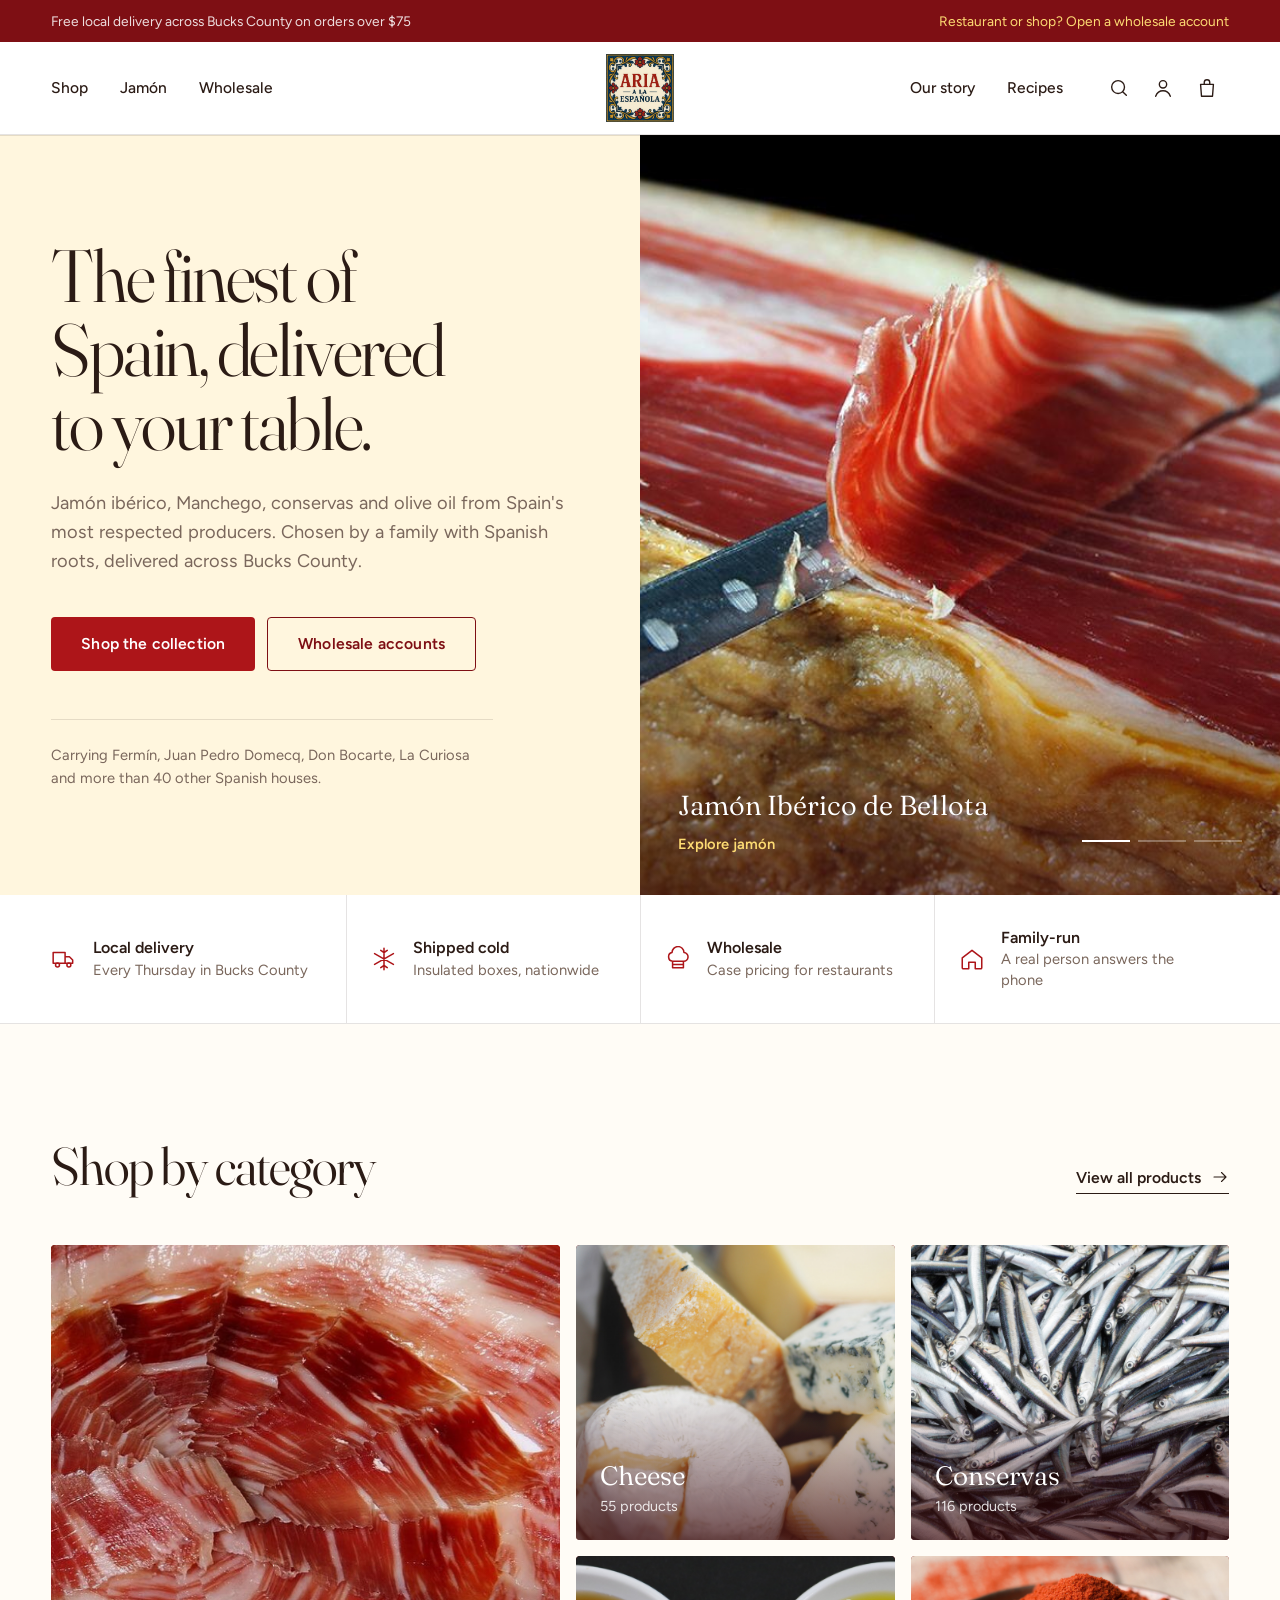
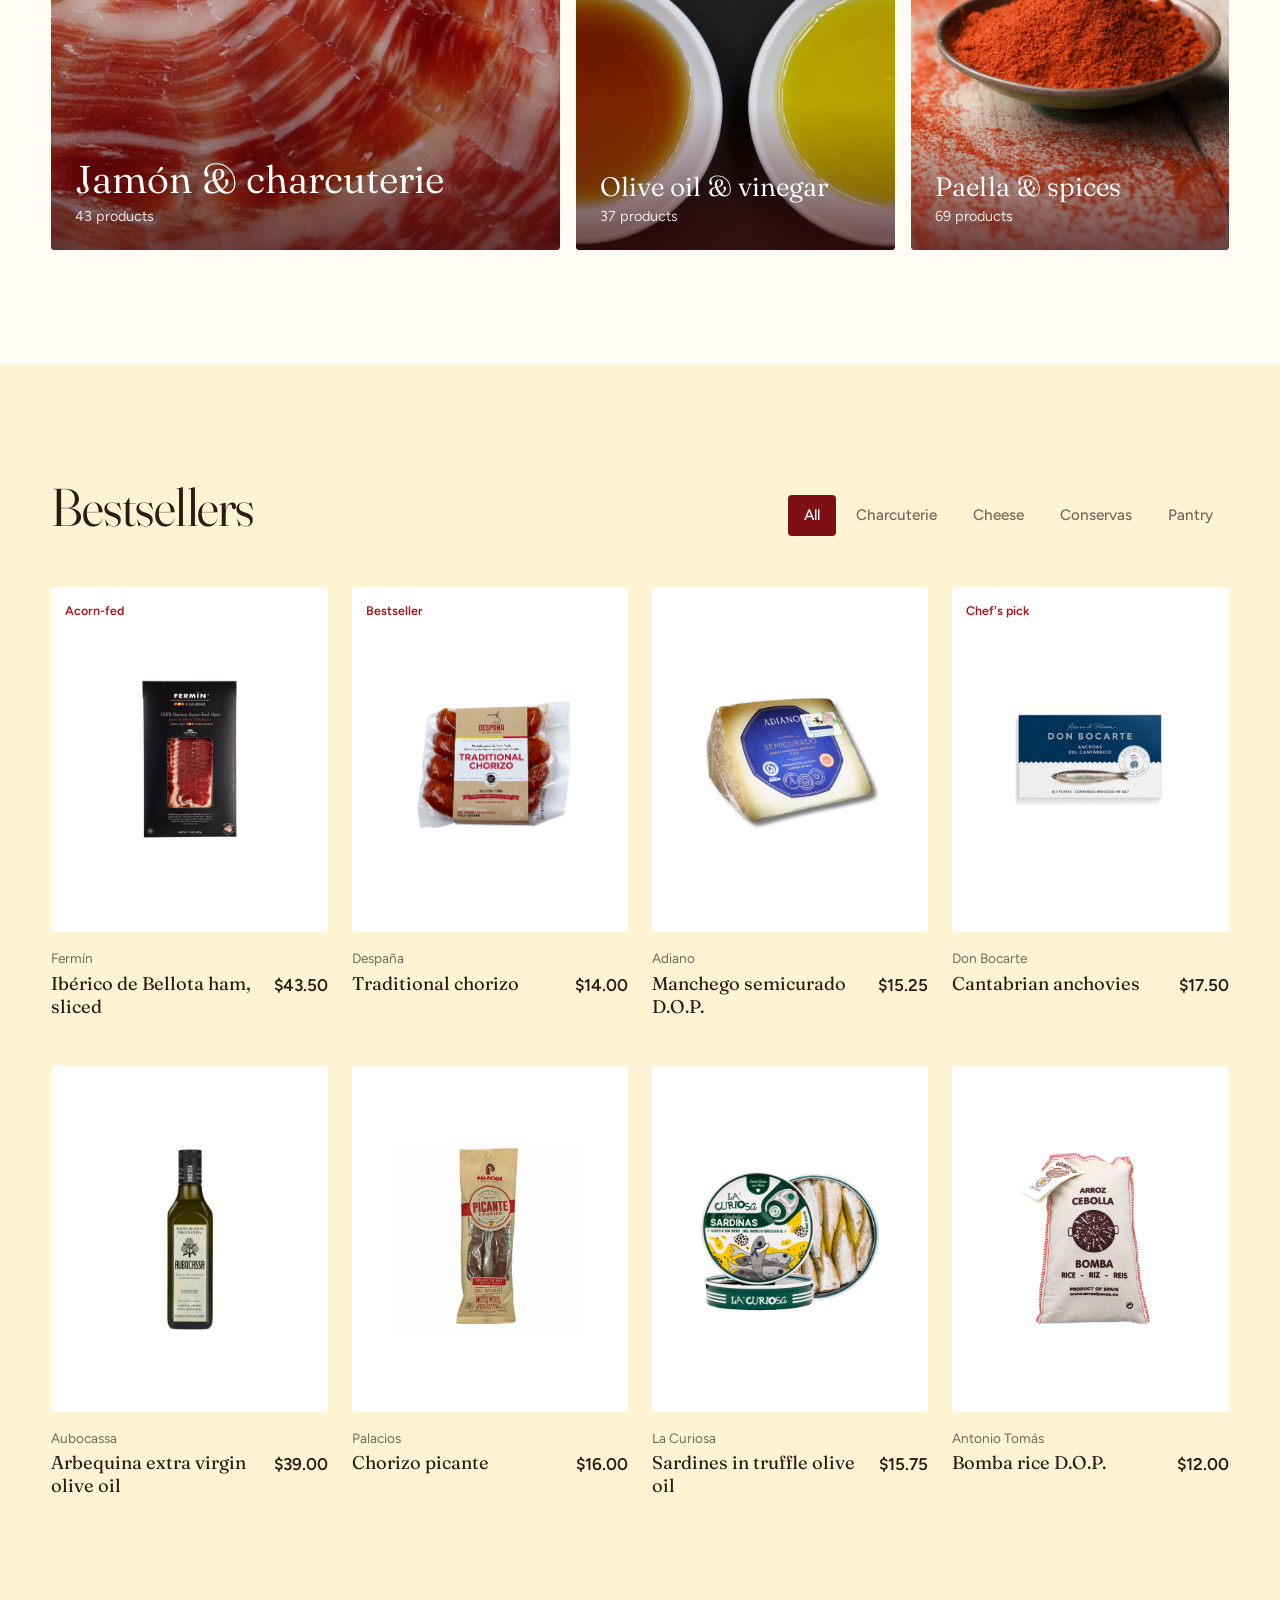
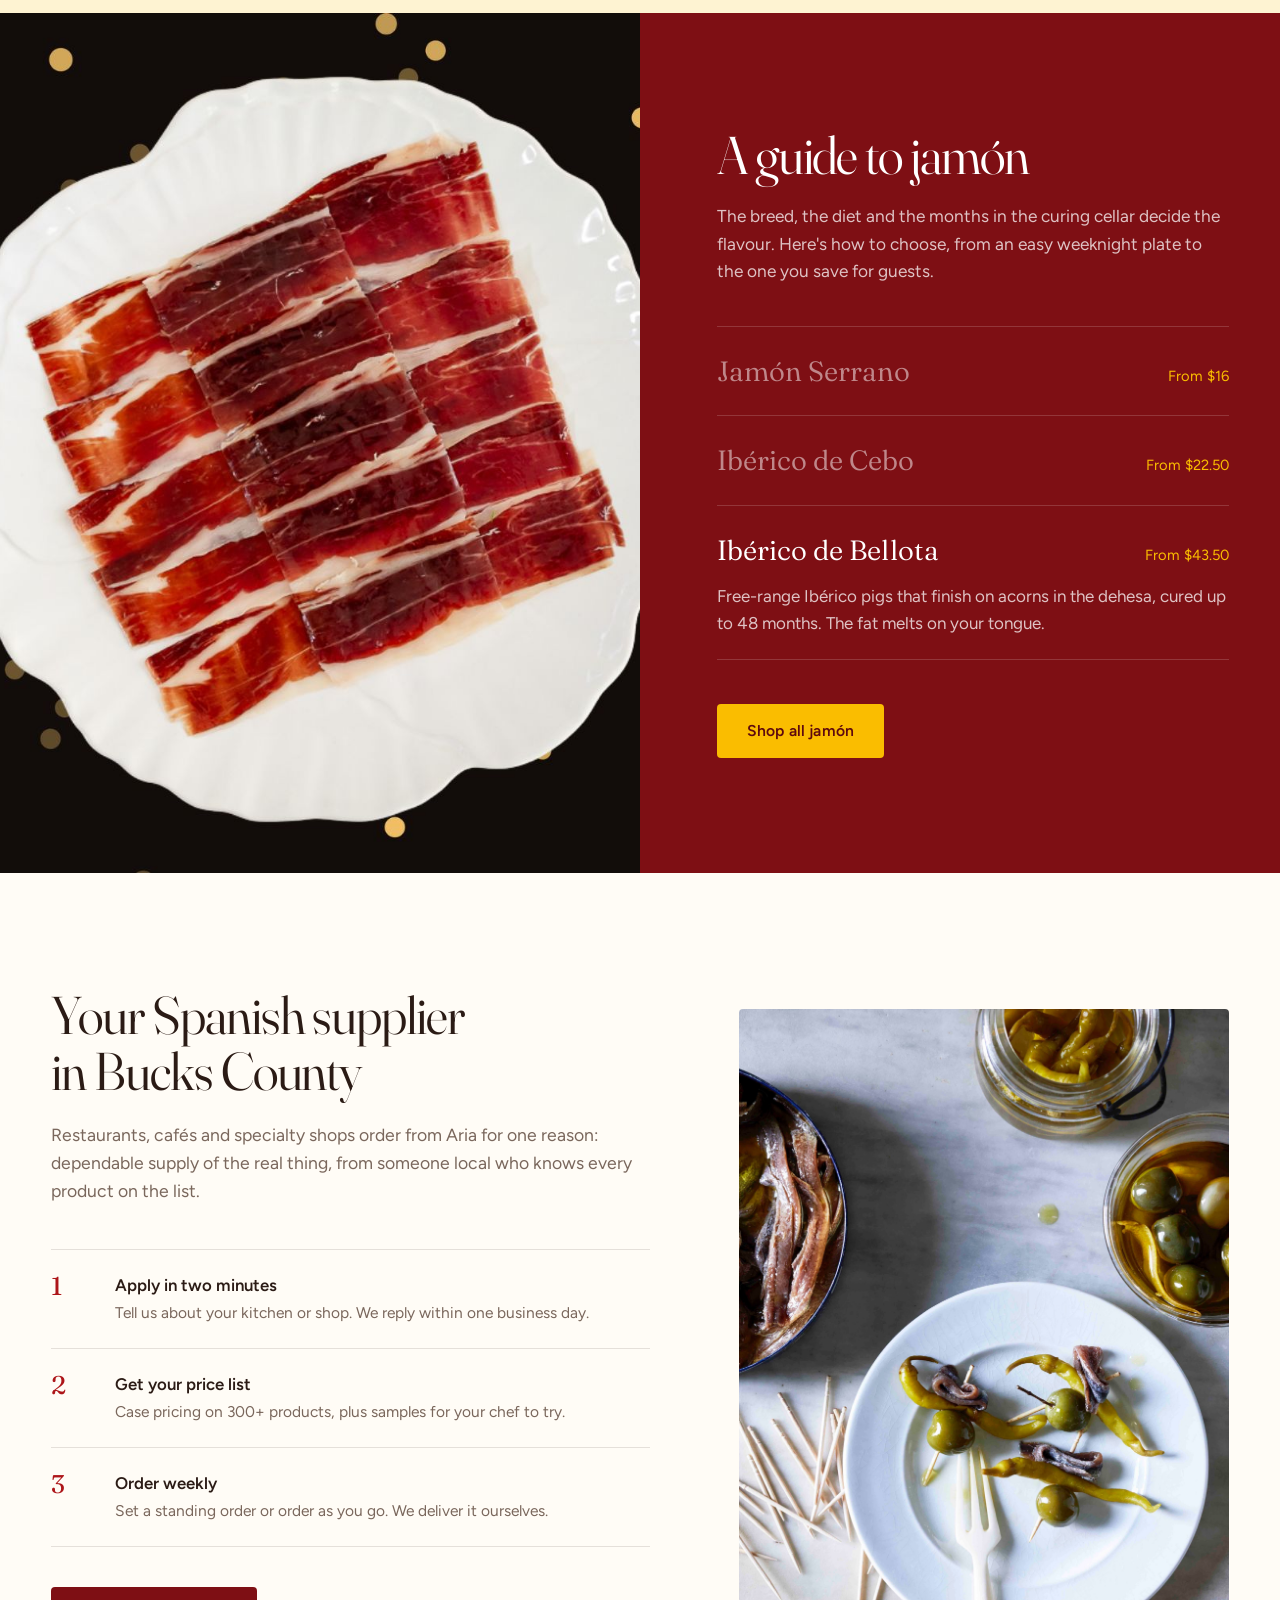
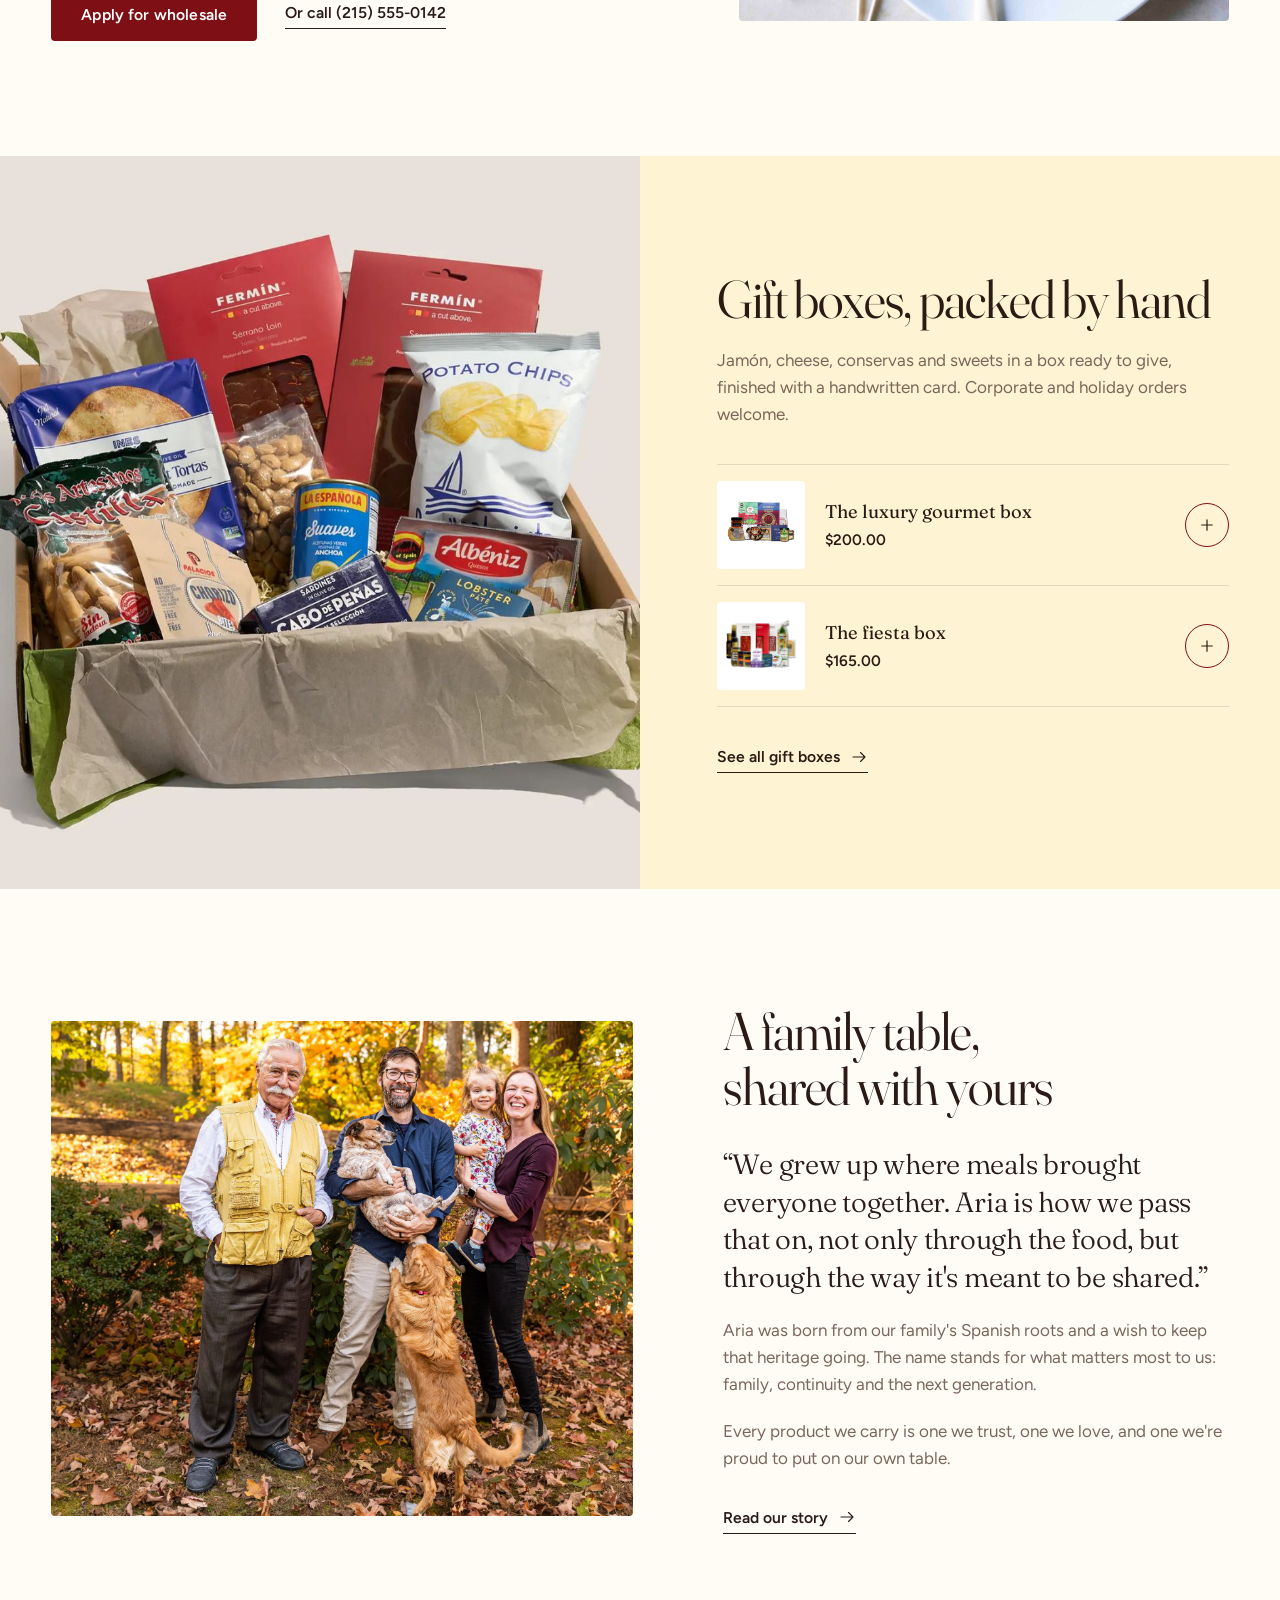
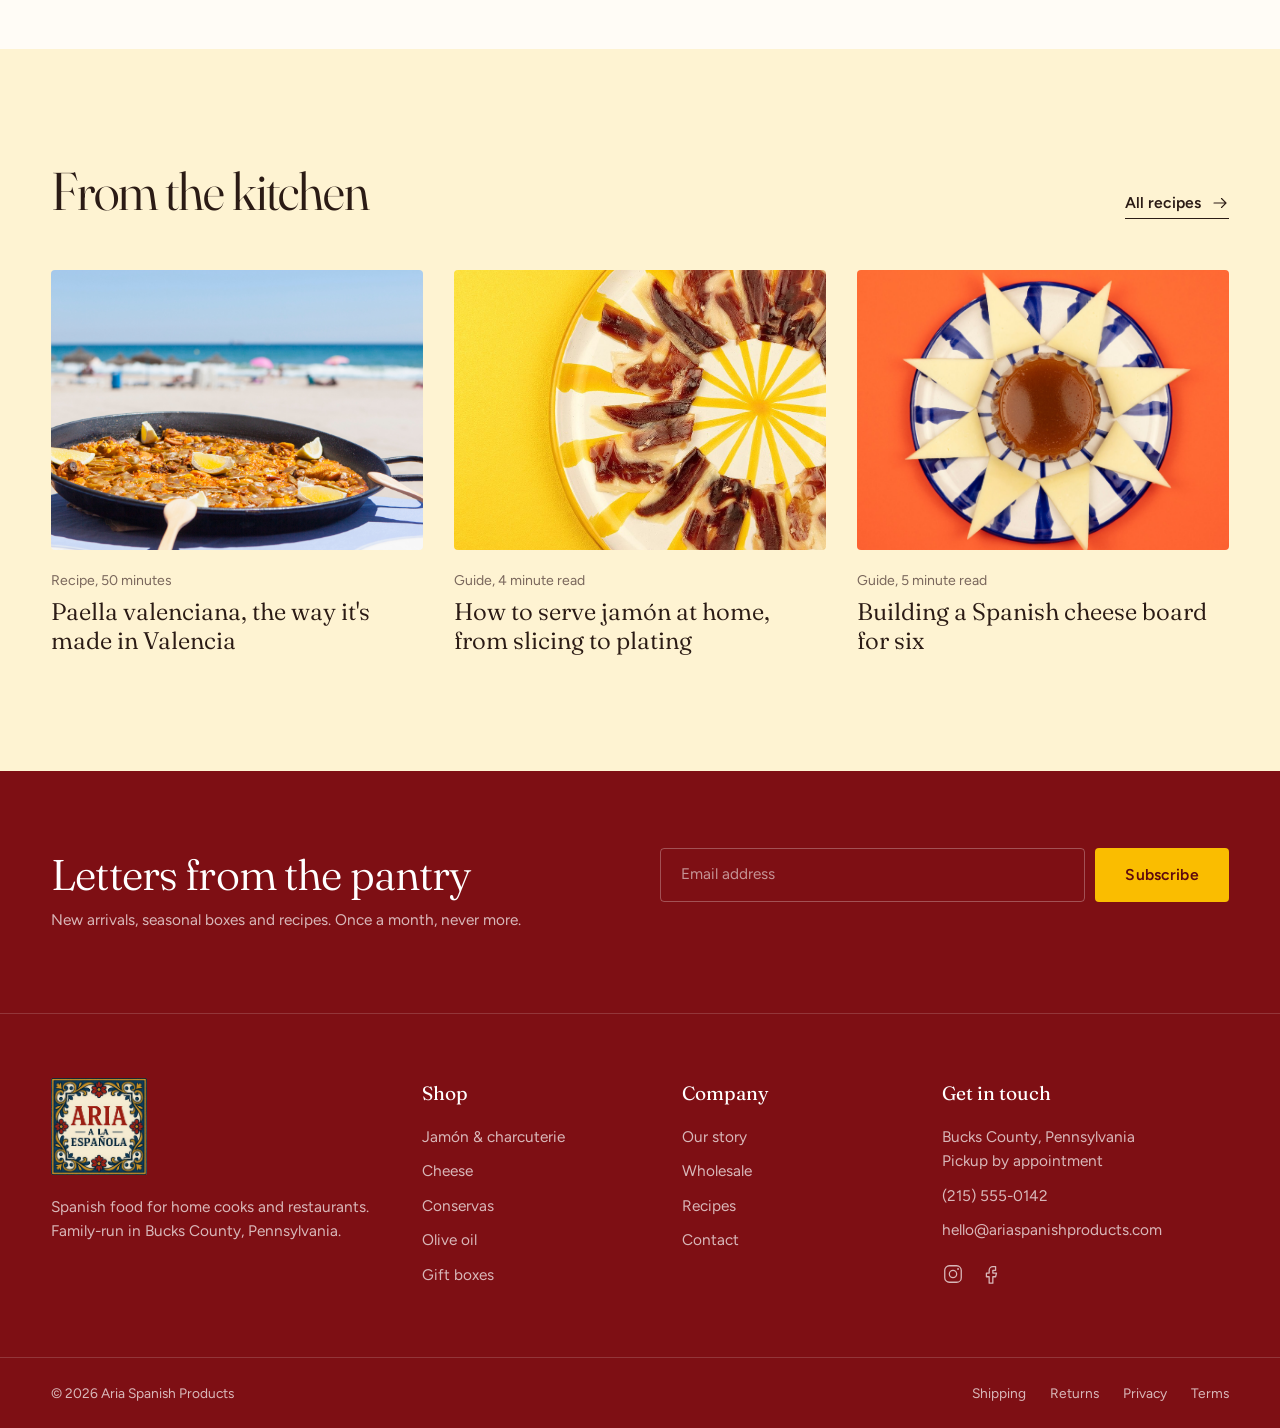
==== template-1/index.html @ c72031d0 "Add five homepage design proposals and showcase page Root index.html lists Templates 1 to 5; each te" ====
<!doctype html>
<html lang="en">
<head>
  <meta charset="utf-8">
  <meta name="viewport" content="width=device-width, initial-scale=1">
  <title>Aria Spanish Products | The finest of Spain, delivered to your table</title>
  <meta name="description" content="Jamón ibérico, chorizo, Manchego, conservas and olive oil from Spain's finest producers. Delivered across Bucks County and shipped nationwide. Wholesale for restaurants.">
  <link rel="preconnect" href="https://fonts.googleapis.com">
  <link rel="preconnect" href="https://fonts.gstatic.com" crossorigin>
  <link href="https://fonts.googleapis.com/css2?family=Fraunces:opsz,wght@9..144,300..600&family=Figtree:wght@400;500;600;700&display=swap" rel="stylesheet">
  <link rel="stylesheet" href="css/style.css">
  <script>document.documentElement.classList.add("js")</script>
</head>
<body>

<svg width="0" height="0" style="position:absolute" aria-hidden="true">
  <symbol id="i-search" viewBox="0 0 24 24"><circle cx="11" cy="11" r="7" fill="none" stroke="currentColor" stroke-width="1.5"/><path d="M20 20l-4-4" stroke="currentColor" stroke-width="1.5" stroke-linecap="round"/></symbol>
  <symbol id="i-user" viewBox="0 0 24 24"><circle cx="12" cy="8" r="4" fill="none" stroke="currentColor" stroke-width="1.5"/><path d="M4 21c1.5-4 4.5-6 8-6s6.5 2 8 6" fill="none" stroke="currentColor" stroke-width="1.5" stroke-linecap="round"/></symbol>
  <symbol id="i-bag" viewBox="0 0 24 24"><path d="M5 8h14l-1 13H6L5 8z" fill="none" stroke="currentColor" stroke-width="1.5" stroke-linejoin="round"/><path d="M9 8V6a3 3 0 016 0v2" fill="none" stroke="currentColor" stroke-width="1.5"/></symbol>
  <symbol id="i-menu" viewBox="0 0 24 24"><path d="M3 8h18M3 16h18" stroke="currentColor" stroke-width="1.5" stroke-linecap="round"/></symbol>
  <symbol id="i-close" viewBox="0 0 24 24"><path d="M6 6l12 12M18 6L6 18" stroke="currentColor" stroke-width="1.5" stroke-linecap="round"/></symbol>
  <symbol id="i-plus" viewBox="0 0 24 24"><path d="M12 5v14M5 12h14" stroke="currentColor" stroke-width="1.6" stroke-linecap="round"/></symbol>
  <symbol id="i-minus" viewBox="0 0 24 24"><path d="M5 12h14" stroke="currentColor" stroke-width="1.6" stroke-linecap="round"/></symbol>
  <symbol id="i-arrow" viewBox="0 0 24 24"><path d="M4 12h16M14 6l6 6-6 6" fill="none" stroke="currentColor" stroke-width="1.5" stroke-linecap="round" stroke-linejoin="round"/></symbol>
  <symbol id="i-left" viewBox="0 0 24 24"><path d="M15 5l-7 7 7 7" fill="none" stroke="currentColor" stroke-width="1.5" stroke-linecap="round" stroke-linejoin="round"/></symbol>
  <symbol id="i-right" viewBox="0 0 24 24"><path d="M9 5l7 7-7 7" fill="none" stroke="currentColor" stroke-width="1.5" stroke-linecap="round" stroke-linejoin="round"/></symbol>
  <symbol id="i-truck" viewBox="0 0 24 24"><path d="M2 6h11v10H2zM13 10h4l3 3v3h-7" fill="none" stroke="currentColor" stroke-width="1.4" stroke-linejoin="round"/><circle cx="6" cy="17.5" r="1.8" fill="none" stroke="currentColor" stroke-width="1.4"/><circle cx="16.5" cy="17.5" r="1.8" fill="none" stroke="currentColor" stroke-width="1.4"/></symbol>
  <symbol id="i-snow" viewBox="0 0 24 24"><path d="M12 2v20M3.3 7l17.4 10M3.3 17L20.7 7M9 4l3 2 3-2M9 20l3-2 3 2" fill="none" stroke="currentColor" stroke-width="1.4" stroke-linecap="round" stroke-linejoin="round"/></symbol>
  <symbol id="i-chef" viewBox="0 0 24 24"><path d="M7 14v6h10v-6M7 14a4 4 0 01-.5-7.9A5 5 0 0117.5 6 4 4 0 0117 14H7zM7 17h10" fill="none" stroke="currentColor" stroke-width="1.4" stroke-linejoin="round"/></symbol>
  <symbol id="i-home" viewBox="0 0 24 24"><path d="M3 11l9-7 9 7v9a1 1 0 01-1 1h-5v-6H9v6H4a1 1 0 01-1-1z" fill="none" stroke="currentColor" stroke-width="1.4" stroke-linejoin="round"/></symbol>
  <symbol id="i-check" viewBox="0 0 24 24"><path d="M5 12.5l4.5 4.5L19 7.5" fill="none" stroke="currentColor" stroke-width="1.7" stroke-linecap="round" stroke-linejoin="round"/></symbol>
  <symbol id="i-pin" viewBox="0 0 24 24"><path d="M12 21s7-6.2 7-11.5A7 7 0 005 9.5C5 14.8 12 21 12 21z" fill="none" stroke="currentColor" stroke-width="1.4"/><circle cx="12" cy="9.5" r="2.5" fill="none" stroke="currentColor" stroke-width="1.4"/></symbol>
  <symbol id="i-ig" viewBox="0 0 24 24"><rect x="3" y="3" width="18" height="18" rx="5" fill="none" stroke="currentColor" stroke-width="1.4"/><circle cx="12" cy="12" r="4" fill="none" stroke="currentColor" stroke-width="1.4"/><circle cx="17.5" cy="6.5" r="1" fill="currentColor"/></symbol>
  <symbol id="i-fb" viewBox="0 0 24 24"><path d="M14 8h3V4h-3a4 4 0 00-4 4v3H7v4h3v7h4v-7h3l1-4h-4V8z" fill="none" stroke="currentColor" stroke-width="1.4" stroke-linejoin="round"/></symbol>
</svg>

<a class="skip" href="#main">Skip to content</a>

<div class="announce">
  <div class="wrap announce__in">
    <p>Free local delivery across Bucks County on orders over $75</p>
    <a href="#wholesale">Restaurant or shop? Open a wholesale account</a>
  </div>
</div>

<header class="header" id="header">
  <div class="wrap header__in">
    <button class="icon-btn header__burger" aria-label="Open menu" aria-controls="drawer-nav"><svg><use href="#i-menu"/></svg></button>

    <nav class="nav nav--left" aria-label="Shop">
      <div class="nav__item nav__item--mega">
        <a href="shop.html" class="nav__link">Shop</a>
        <div class="mega">
          <div class="wrap mega__in">
            <div class="mega__group">
              <p class="mega__title">Categories</p>
              <a href="shop.html">Jamón &amp; charcuterie</a>
              <a href="shop.html">Cheese</a>
              <a href="shop.html">Conservas &amp; seafood</a>
              <a href="shop.html">Olive oil &amp; vinegar</a>
              <a href="shop.html">Paella &amp; rice</a>
              <a href="shop.html">Pantry &amp; olives</a>
              <a href="shop.html">Sweets &amp; turrón</a>
            </div>
            <div class="mega__group">
              <p class="mega__title">Collections</p>
              <a href="shop.html">Bestsellers</a>
              <a href="shop.html">New arrivals</a>
              <a href="shop.html">Gift boxes</a>
              <a href="shop.html">Tapas night</a>
              <a href="shop.html">Paella essentials</a>
              <a href="shop.html" class="mega__all">Shop everything</a>
            </div>
            <a href="shop.html" class="mega__feature">
              <img src="../assets/images/lifestyle/world-paella-day.png" alt="Paella cooked over an open fire on the beach">
              <span><strong>Paella essentials</strong>Bomba rice, saffron and wood-fired broth</span>
            </a>
            <a href="shop.html" class="mega__feature">
              <img src="../assets/images/lifestyle/tinned-specialties.jpg" alt="Open tin of mussels on illustrated wrapping">
              <span><strong>Conservas</strong>The tins Spain saves for special occasions</span>
            </a>
          </div>
        </div>
      </div>
      <a href="#jamon" class="nav__link">Jamón</a>
      <a href="#wholesale" class="nav__link">Wholesale</a>
    </nav>

    <a href="index.html" class="logo" aria-label="Aria a la Española, home">
      <img src="../assets/images/brand/logo-tile.png" alt="Aria a la Española" width="422" height="425">
    </a>

    <div class="header__right">
      <nav class="nav" aria-label="Company">
        <a href="#story" class="nav__link">Our story</a>
        <a href="#journal" class="nav__link">Recipes</a>
      </nav>
      <div class="header__actions">
        <button class="icon-btn" aria-label="Search"><svg><use href="#i-search"/></svg></button>
        <a class="icon-btn hide-md" href="#" aria-label="Account"><svg><use href="#i-user"/></svg></a>
        <button class="icon-btn cart-btn" aria-label="Open basket" data-cart-open>
          <svg><use href="#i-bag"/></svg><span class="cart-btn__count" data-cart-count data-empty>0</span>
        </button>
      </div>
    </div>
  </div>
</header>

<div class="drawer drawer--left" id="drawer-nav" aria-hidden="true">
  <div class="drawer__panel">
    <div class="drawer__head">
      <img class="drawer__logo" src="../assets/images/brand/logo-tile.png" alt="Aria a la Española">
      <button class="icon-btn" data-drawer-close aria-label="Close menu"><svg><use href="#i-close"/></svg></button>
    </div>
    <nav class="mnav" aria-label="Mobile">
      <a href="shop.html">Shop all</a>
      <a href="#jamon">Jamón</a>
      <a href="#wholesale">Wholesale</a>
      <a href="#story">Our story</a>
      <a href="#journal">Recipes</a>
      <a href="contact.html">Contact</a>
    </nav>
    <p class="mnav__foot">Local delivery every Thursday across Bucks County.</p>
  </div>
</div>

<main id="main">

  <!-- HERO -->
  <section class="hero" aria-labelledby="hero-title">
    <div class="hero__copy">
      <div class="hero__copy-in">
        <h1 id="hero-title" class="hero__title">The finest of Spain, delivered to your table.</h1>
        <p class="hero__lede">Jamón ibérico, Manchego, conservas and olive oil from Spain's most respected producers. Chosen by a family with Spanish roots, delivered across Bucks County.</p>
        <div class="hero__ctas">
          <a href="shop.html" class="btn btn--red">Shop the collection</a>
          <a href="#wholesale" class="btn btn--line">Wholesale accounts</a>
        </div>
        <p class="hero__note">Carrying Fermín, Juan Pedro Domecq, Don Bocarte, La Curiosa and more than 40 other Spanish houses.</p>
      </div>
    </div>

    <div class="hero__media" data-slider>
      <figure class="hero__slide hero__slide--crop is-active">
        <img src="../assets/images/lifestyle/iberico-hams.jpg" alt="Jamón ibérico being carved by hand">
        <figcaption><span>Jamón Ibérico de Bellota</span><a href="#jamon">Explore jamón</a></figcaption>
      </figure>
      <figure class="hero__slide">
        <img src="../assets/images/lifestyle/rice-pastas-paellas.png" alt="A paella pan held up over a field in Valencia" loading="lazy">
        <figcaption><span>Paella from Valencia</span><a href="shop.html">Shop paella essentials</a></figcaption>
      </figure>
      <figure class="hero__slide">
        <img src="../assets/images/lifestyle/gilda-ingredients.jpg" alt="Gildas with anchovies, olives and guindilla peppers" loading="lazy">
        <figcaption><span>Conservas from the Cantabrian coast</span><a href="shop.html">Shop conservas</a></figcaption>
      </figure>
      <div class="hero__bars" role="tablist" aria-label="Hero slides">
        <button role="tab" aria-label="Slide 1" aria-selected="true"><span></span></button>
        <button role="tab" aria-label="Slide 2" aria-selected="false"><span></span></button>
        <button role="tab" aria-label="Slide 3" aria-selected="false"><span></span></button>
      </div>
    </div>
  </section>

  <!-- SERVICE BAR -->
  <section class="service" aria-label="How we serve you">
    <ul class="wrap service__in">
      <li><svg><use href="#i-truck"/></svg><span><strong>Local delivery</strong>Every Thursday in Bucks County</span></li>
      <li><svg><use href="#i-snow"/></svg><span><strong>Shipped cold</strong>Insulated boxes, nationwide</span></li>
      <li><svg><use href="#i-chef"/></svg><span><strong>Wholesale</strong>Case pricing for restaurants</span></li>
      <li><svg><use href="#i-home"/></svg><span><strong>Family-run</strong>A real person answers the phone</span></li>
    </ul>
  </section>

  <!-- CATEGORIES -->
  <section class="section" aria-labelledby="cats-title">
    <div class="wrap">
      <div class="sec-head">
        <h2 id="cats-title" class="h2">Shop by category</h2>
        <a href="shop.html" class="link">View all products <svg><use href="#i-arrow"/></svg></a>
      </div>
      <div class="bento">
        <a href="shop.html" class="tile tile--lg">
          <img src="../assets/images/lifestyle/meats.png" alt="" loading="lazy">
          <span class="tile__label"><span class="tile__name">Jamón &amp; charcuterie</span><span class="tile__count">43 products</span></span>
          <span class="tile__go"><svg><use href="#i-arrow"/></svg></span>
        </a>
        <a href="shop.html" class="tile">
          <img src="../assets/images/lifestyle/a7-cheese.png" alt="" loading="lazy">
          <span class="tile__label"><span class="tile__name">Cheese</span><span class="tile__count">55 products</span></span>
          <span class="tile__go"><svg><use href="#i-arrow"/></svg></span>
        </a>
        <a href="shop.html" class="tile">
          <img src="../assets/images/lifestyle/seafood.png" alt="" loading="lazy">
          <span class="tile__label"><span class="tile__name">Conservas</span><span class="tile__count">116 products</span></span>
          <span class="tile__go"><svg><use href="#i-arrow"/></svg></span>
        </a>
        <a href="shop.html" class="tile">
          <img src="../assets/images/lifestyle/a-olive-oils-vinegar.png" alt="" loading="lazy">
          <span class="tile__label"><span class="tile__name">Olive oil &amp; vinegar</span><span class="tile__count">37 products</span></span>
          <span class="tile__go"><svg><use href="#i-arrow"/></svg></span>
        </a>
        <a href="shop.html" class="tile">
          <img src="../assets/images/lifestyle/spices-seasonings-dry-peppers.png" alt="" loading="lazy">
          <span class="tile__label"><span class="tile__name">Paella &amp; spices</span><span class="tile__count">69 products</span></span>
          <span class="tile__go"><svg><use href="#i-arrow"/></svg></span>
        </a>
      </div>
    </div>
  </section>

  <!-- BESTSELLERS -->
  <section class="section section--tint" aria-labelledby="best-title">
    <div class="wrap">
      <div class="sec-head">
        <h2 id="best-title" class="h2">Bestsellers</h2>
        <div class="tabs" role="tablist" aria-label="Filter bestsellers">
          <button role="tab" aria-selected="true" data-filter="all">All</button>
          <button role="tab" aria-selected="false" data-filter="charcuterie">Charcuterie</button>
          <button role="tab" aria-selected="false" data-filter="cheese">Cheese</button>
          <button role="tab" aria-selected="false" data-filter="seafood">Conservas</button>
          <button role="tab" aria-selected="false" data-filter="pantry">Pantry</button>
        </div>
      </div>
      <ul class="products" id="product-grid" aria-live="polite"></ul>
    </div>
  </section>

  <!-- JAMÓN GUIDE -->
  <section class="jamon" id="jamon" aria-labelledby="jamon-title">
    <figure class="jamon__media">
      <img id="grade-img" src="../assets/images/lifestyle/gifts-for-the-entertainer.jpg" alt="A plate of hand-carved jamón ibérico de bellota" loading="lazy">
    </figure>
    <div class="jamon__copy">
      <h2 id="jamon-title" class="h2">A guide to jamón</h2>
      <p class="jamon__lede">The breed, the diet and the months in the curing cellar decide the flavour. Here's how to choose, from an easy weeknight plate to the one you save for guests.</p>
      <div class="grades" role="tablist" aria-label="Grades of jamón">
        <button class="grade" role="tab" aria-selected="false" data-grade="serrano">
          <span class="grade__name">Jamón Serrano</span>
          <span class="grade__price">From $16</span>
          <span class="grade__desc">White-breed pigs, salt-cured in mountain air for 12 to 24 months. Clean, savoury and right for every day.</span>
        </button>
        <button class="grade" role="tab" aria-selected="false" data-grade="cebo">
          <span class="grade__name">Ibérico de Cebo</span>
          <span class="grade__price">From $22.50</span>
          <span class="grade__desc">Black Ibérico pigs raised on grain and cured for at least 24 months. Deeper marbling and a nutty finish.</span>
        </button>
        <button class="grade" role="tab" aria-selected="true" data-grade="bellota">
          <span class="grade__name">Ibérico de Bellota</span>
          <span class="grade__price">From $43.50</span>
          <span class="grade__desc">Free-range Ibérico pigs that finish on acorns in the dehesa, cured up to 48 months. The fat melts on your tongue.</span>
        </button>
      </div>
      <a href="shop.html" class="btn btn--gold">Shop all jamón</a>
    </div>
  </section>

  <!-- WHOLESALE -->
  <section class="section wholesale" id="wholesale" aria-labelledby="ws-title">
    <div class="wrap wholesale__in">
      <div class="wholesale__copy">
        <h2 id="ws-title" class="h2">Your Spanish supplier in Bucks County</h2>
        <p class="wholesale__lede">Restaurants, cafés and specialty shops order from Aria for one reason: dependable supply of the real thing, from someone local who knows every product on the list.</p>
        <ol class="steps">
          <li><span class="steps__n">1</span><div><strong>Apply in two minutes</strong><p>Tell us about your kitchen or shop. We reply within one business day.</p></div></li>
          <li><span class="steps__n">2</span><div><strong>Get your price list</strong><p>Case pricing on 300+ products, plus samples for your chef to try.</p></div></li>
          <li><span class="steps__n">3</span><div><strong>Order weekly</strong><p>Set a standing order or order as you go. We deliver it ourselves.</p></div></li>
        </ol>
        <div class="wholesale__ctas">
          <a href="wholesale.html" class="btn btn--navy">Apply for wholesale</a>
          <a href="tel:+12155550142" class="link">Or call (215) 555-0142</a>
        </div>
      </div>
      <figure class="wholesale__media">
        <img src="../assets/images/lifestyle/gilda-ingredients.jpg" alt="Gildas plated on a marble counter with anchovies and olives" loading="lazy">
      </figure>
    </div>
  </section>

  <!-- GIFTS -->
  <section class="gifts" aria-labelledby="gifts-title">
    <figure class="gifts__media"><img src="../assets/images/lifestyle/gift-cards-baskets.jpg" alt="An open gift box full of Spanish groceries" loading="lazy"></figure>
    <div class="gifts__copy">
      <h2 id="gifts-title" class="h2">Gift boxes, packed by hand</h2>
      <p>Jamón, cheese, conservas and sweets in a box ready to give, finished with a handwritten card. Corporate and holiday orders welcome.</p>
      <ul class="gifts__list" id="gift-grid"></ul>
      <a href="shop.html" class="link">See all gift boxes <svg><use href="#i-arrow"/></svg></a>
    </div>
  </section>

  <!-- STORY -->
  <section class="section story" id="story" aria-labelledby="story-title">
    <div class="wrap story__in">
      <figure class="story__media">
        <img src="../assets/images/brand/family.jpg" alt="Three generations of the Aria family with their dogs, outdoors in autumn" loading="lazy">
      </figure>
      <div class="story__copy">
        <h2 id="story-title" class="h2">A family table, shared with yours</h2>
        <blockquote class="story__quote">“We grew up where meals brought everyone together. Aria is how we pass that on, not only through the food, but through the way it's meant to be shared.”</blockquote>
        <p>Aria was born from our family's Spanish roots and a wish to keep that heritage going. The name stands for what matters most to us: family, continuity and the next generation.</p>
        <p>Every product we carry is one we trust, one we love, and one we're proud to put on our own table.</p>
        <a href="about.html" class="link">Read our story <svg><use href="#i-arrow"/></svg></a>
      </div>
    </div>
  </section>

  <!-- JOURNAL -->
  <section class="section section--tint" id="journal" aria-labelledby="journal-title">
    <div class="wrap">
      <div class="sec-head">
        <h2 id="journal-title" class="h2">From the kitchen</h2>
        <a href="#" class="link">All recipes <svg><use href="#i-arrow"/></svg></a>
      </div>
      <ul class="posts">
        <li><a href="#" class="post">
          <span class="post__img"><img src="../assets/images/lifestyle/world-paella-day.png" alt="" loading="lazy"></span>
          <span class="post__meta">Recipe, 50 minutes</span>
          <span class="post__title">Paella valenciana, the way it's made in Valencia</span></a></li>
        <li><a href="#" class="post">
          <span class="post__img"><img src="../assets/images/lifestyle/jamon-bellota.jpg" alt="" loading="lazy"></span>
          <span class="post__meta">Guide, 4 minute read</span>
          <span class="post__title">How to serve jamón at home, from slicing to plating</span></a></li>
        <li><a href="#" class="post">
          <span class="post__img"><img src="../assets/images/lifestyle/discover-the-flavors-of-andalucia.jpg" alt="" loading="lazy"></span>
          <span class="post__meta">Guide, 5 minute read</span>
          <span class="post__title">Building a Spanish cheese board for six</span></a></li>
      </ul>
    </div>
  </section>
</main>

<footer class="footer">
  <div class="wrap footer__news">
    <div>
      <h2 class="footer__title">Letters from the pantry</h2>
      <p>New arrivals, seasonal boxes and recipes. Once a month, never more.</p>
    </div>
    <form class="news" data-news>
      <label for="news-email" class="sr-only">Email address</label>
      <input id="news-email" type="email" placeholder="Email address" required>
      <button class="btn btn--gold" type="submit">Subscribe</button>
      <p class="news__msg" role="status"></p>
    </form>
  </div>
  <div class="wrap footer__top">
    <div class="footer__brand">
      <img src="../assets/images/brand/logo-tile.png" alt="Aria a la Española" width="96" height="97">
      <p>Spanish food for home cooks and restaurants. Family-run in Bucks County, Pennsylvania.</p>
    </div>
    <div class="footer__col">
      <h3>Shop</h3>
      <a href="shop.html">Jamón &amp; charcuterie</a><a href="shop.html">Cheese</a><a href="shop.html">Conservas</a><a href="shop.html">Olive oil</a><a href="shop.html">Gift boxes</a>
    </div>
    <div class="footer__col">
      <h3>Company</h3>
      <a href="about.html">Our story</a><a href="wholesale.html">Wholesale</a><a href="#journal">Recipes</a><a href="contact.html">Contact</a>
    </div>
    <div class="footer__col">
      <h3>Get in touch</h3>
      <p>Bucks County, Pennsylvania<br>Pickup by appointment</p>
      <a href="tel:+12155550142">(215) 555-0142</a>
      <a href="mailto:hello@ariaspanishproducts.com">hello@ariaspanishproducts.com</a>
      <div class="footer__social">
        <a href="#" aria-label="Instagram"><svg><use href="#i-ig"/></svg></a>
        <a href="#" aria-label="Facebook"><svg><use href="#i-fb"/></svg></a>
      </div>
    </div>
  </div>
  <div class="wrap footer__bottom">
    <p>© 2026 Aria Spanish Products</p>
    <p class="footer__legal"><a href="#">Shipping</a><a href="#">Returns</a><a href="#">Privacy</a><a href="#">Terms</a></p>
  </div>
</footer>

<div class="drawer drawer--right" id="cart" aria-hidden="true">
  <div class="drawer__panel" role="dialog" aria-modal="true" aria-labelledby="cart-title">
    <div class="drawer__head">
      <h2 id="cart-title" class="drawer__title">Your basket</h2>
      <button class="icon-btn" data-drawer-close aria-label="Close basket"><svg><use href="#i-close"/></svg></button>
    </div>
    <div class="cart__progress">
      <p data-cart-progress-text>Add $75.00 more for free local delivery</p>
      <span class="cart__bar"><span data-cart-bar></span></span>
    </div>
    <ul class="cart__items" data-cart-items></ul>
    <div class="cart__empty" data-cart-empty>
      <p>Your basket is empty.</p>
      <a href="shop.html" class="btn btn--red">Start shopping</a>
    </div>
    <div class="cart__foot" data-cart-foot>
      <div class="cart__total"><span>Subtotal</span><strong data-cart-total>$0.00</strong></div>
      <p class="cart__note">Taxes and delivery calculated at checkout.</p>
      <button class="btn btn--red btn--block">Checkout</button>
    </div>
  </div>
</div>

<script src="js/main.js"></script>
</body>
</html>
---- template-1/css/style.css ----
/* ==========================================================================
   Aria Spanish Products — Template 1
   Spanish flag palette: rojo, gualda, deep red, pale gold.
   ========================================================================== */

:root {
  /* Spanish flag palette (shared with Template 3). Variable names kept for the same roles. */
  --navy: #7E0F14;        /* deep flag red: dark surfaces */
  --navy-deep: #5E0A0E;
  --red: #AD1519;         /* official flag red, Royal Decree 441/1981 */
  --red-deep: #8C1014;
  --gold: #FABD00;        /* official amarillo gualda */
  --gold-soft: #FDDB73;
  --parchment: #FEF3D2;   /* pale gualda sections */
  --cream: #FFFCF6;
  --white: #FFFFFF;
  --text: #2B1B15;
  --muted: #7A675C;
  --line: rgba(43, 27, 21, .12);
  --line-light: rgba(255, 255, 255, .16);

  --f-display: "Fraunces", Georgia, serif;
  --f-body: "Figtree", system-ui, -apple-system, "Segoe UI", sans-serif;

  --wrap: 1360px;
  --gutter: clamp(16px, 4vw, 56px);
  --edge: max(var(--gutter), calc((100vw - var(--wrap)) / 2 + var(--gutter)));
  --section: clamp(80px, 9vw, 136px);
  --r: 4px;
  --ease: cubic-bezier(.22, .68, .12, 1);
}

*, *::before, *::after { box-sizing: border-box; }
html { -webkit-text-size-adjust: 100%; scroll-behavior: smooth; }
body { margin: 0; font-family: var(--f-body); font-size: 1.0625rem; line-height: 1.6; color: var(--text); background: var(--cream); -webkit-font-smoothing: antialiased; }
img { display: block; max-width: 100%; height: auto; }
a { color: inherit; text-decoration: none; }
button { font: inherit; color: inherit; background: none; border: 0; padding: 0; cursor: pointer; }
ul, ol { list-style: none; margin: 0; padding: 0; }
h1, h2, h3, p, figure, blockquote { margin: 0; }
svg { width: 1em; height: 1em; flex-shrink: 0; }
:focus-visible { outline: 2px solid var(--gold); outline-offset: 3px; }

.wrap { width: 100%; max-width: var(--wrap); margin-inline: auto; padding-inline: var(--gutter); }
.sr-only { position: absolute; width: 1px; height: 1px; overflow: hidden; clip: rect(0 0 0 0); white-space: nowrap; }
.skip { position: absolute; left: 16px; top: -60px; z-index: 100; background: var(--navy); color: var(--white); padding: 10px 16px; }
.skip:focus { top: 16px; }

/* ---------- Type ---------- */
.h2 {
  font-family: var(--f-display);
  font-weight: 350;
  font-variation-settings: "opsz" 144;
  font-size: clamp(2.1rem, 1.4rem + 2.4vw, 3.6rem);
  line-height: 1.04;
  letter-spacing: -.02em;
  text-wrap: balance;
}

/* ---------- Buttons & links ---------- */
.btn {
  display: inline-flex; align-items: center; justify-content: center;
  min-height: 54px; padding: 0 30px; border-radius: var(--r);
  font-weight: 600; font-size: .98rem; letter-spacing: .01em; white-space: nowrap;
  transition: background-color .3s var(--ease), color .3s var(--ease), border-color .3s var(--ease);
}
.btn--red { background: var(--red); color: var(--white); }
.btn--red:hover { background: var(--red-deep); }
.btn--navy { background: var(--navy); color: var(--white); }
.btn--navy:hover { background: var(--navy-deep); }
.btn--gold { background: var(--gold); color: var(--navy-deep); }
.btn--gold:hover { background: #FFCB2E; }
.btn--line { border: 1px solid var(--navy); color: var(--navy); }
.btn--line:hover { background: var(--navy); color: var(--white); }
.btn--line-light { border: 1px solid rgba(255,255,255,.5); color: var(--white); }
.btn--line-light:hover { background: var(--white); color: var(--navy); border-color: var(--white); }
.btn--block { width: 100%; }

.link { display: inline-flex; align-items: center; gap: 10px; font-weight: 600; font-size: .98rem; padding-bottom: 4px; background: linear-gradient(currentColor, currentColor) 0 100% / 100% 1px no-repeat; transition: background-size .4s var(--ease); }
.link:hover { background-size: 0 1px; background-position: 100% 100%; }
.link svg { width: 18px; height: 18px; transition: transform .4s var(--ease); }
.link:hover svg { transform: translateX(4px); }

.icon-btn { display: inline-grid; place-items: center; width: 44px; height: 44px; border-radius: 50%; transition: background-color .2s; }
.icon-btn svg { width: 22px; height: 22px; }
.icon-btn:hover { background: rgba(43, 27, 21, .06); }

/* ---------- Announcement ---------- */
.announce { background: var(--navy); color: rgba(255,255,255,.86); font-size: .86rem; }
.announce__in { display: flex; justify-content: space-between; gap: 16px; padding-block: 10px; }
.announce a { color: var(--gold-soft); }
.announce a:hover { color: var(--white); }

/* ---------- Header ---------- */
.header { position: sticky; top: 0; z-index: 40; background: var(--white); box-shadow: 0 1px 0 var(--line); border-bottom: 1px solid var(--line); }
.header__in { display: grid; grid-template-columns: 1fr auto 1fr; align-items: center; gap: 24px; padding-block: 12px; transition: padding .35s var(--ease); }
.header.is-scrolled .header__in { padding-block: 8px; }
.header__burger { display: none; }
.header__right { display: flex; align-items: center; justify-content: flex-end; gap: 20px; }
.header__actions { display: flex; }

.logo img { height: 68px; width: auto; transition: height .35s var(--ease); }
.header.is-scrolled .logo img { height: 50px; }

.nav { display: flex; align-items: center; gap: 4px; }
.nav__link { display: inline-block; padding: 10px 14px; font-weight: 500; font-size: .97rem; position: relative; }
.nav__link::after { content: ""; position: absolute; left: 14px; right: 14px; bottom: 6px; height: 1px; background: currentColor; transform: scaleX(0); transform-origin: right; transition: transform .4s var(--ease); }
.nav__link:hover::after, .nav__item--mega:hover > .nav__link::after, .nav__item--mega:focus-within > .nav__link::after { transform: scaleX(1); transform-origin: left; }
.nav--left { margin-left: -14px; }

.cart-btn { position: relative; }
.cart-btn__count { position: absolute; top: 5px; right: 3px; min-width: 18px; height: 18px; padding: 0 5px; border-radius: 9px; background: var(--red); color: var(--white); font-size: .7rem; font-weight: 700; display: grid; place-items: center; transition: transform .3s var(--ease); }
.cart-btn__count[data-empty] { display: none; }
.cart-btn__count.is-bump { transform: scale(1.3); }

/* Mega menu */
.mega { position: absolute; left: 0; right: 0; top: 100%; background: var(--cream); border-top: 1px solid var(--line); border-bottom: 1px solid var(--line); box-shadow: 0 40px 60px -40px rgba(60,10,12,.25); opacity: 0; visibility: hidden; transform: translateY(-6px); transition: opacity .3s, transform .3s var(--ease), visibility 0s .3s; }
.nav__item--mega:hover .mega, .nav__item--mega:focus-within .mega { opacity: 1; visibility: visible; transform: none; transition-delay: 0s; }
.mega__in { display: grid; grid-template-columns: 1fr 1fr 1.4fr 1.4fr; gap: 48px; padding-block: 40px 48px; }
.mega__group { display: flex; flex-direction: column; }
.mega__title { font-size: .85rem; color: var(--muted); margin-bottom: 12px; }
.mega__group a { padding: 6px 0; font-size: 1.02rem; transition: color .2s; }
.mega__group a:hover { color: var(--red); }
.mega__all { font-weight: 600; color: var(--red); margin-top: 8px; }
.mega__feature img { width: 100%; aspect-ratio: 16 / 10; object-fit: cover; border-radius: var(--r); }
.mega__feature span { display: block; margin-top: 14px; color: var(--muted); font-size: .95rem; }
.mega__feature strong { display: block; color: var(--text); font-family: var(--f-display); font-weight: 400; font-size: 1.3rem; }

/* ---------- Hero ---------- */
.hero { display: grid; grid-template-columns: 1fr 1fr; min-height: clamp(580px, calc(100vh - 140px), 820px); }
.hero__copy { display: flex; align-items: center; background: #FFF6DE; color: var(--text); padding: clamp(48px, 6vw, 96px) clamp(32px, 5vw, 80px) clamp(48px, 6vw, 96px) var(--edge); }
.hero__copy-in { max-width: 560px; }
.hero__title { font-family: var(--f-display); font-weight: 330; font-variation-settings: "opsz" 144; font-size: clamp(2.8rem, 1.5rem + 3.9vw, 5.4rem); line-height: 1; letter-spacing: -.03em; text-wrap: balance; }
.hero__title { color: var(--text); }
.hero__lede { margin-top: 28px; font-size: 1.14rem; color: var(--muted); max-width: 32em; }
.hero__ctas { display: flex; flex-wrap: wrap; gap: 12px; margin-top: 40px; }
.hero__note { margin-top: 48px; padding-top: 24px; border-top: 1px solid var(--line); font-size: .92rem; color: var(--muted); max-width: 30em; }

.hero__media { position: relative; overflow: hidden; background: var(--navy-deep); }
.hero__slide { position: absolute; inset: 0; opacity: 0; transition: opacity 1.4s var(--ease); }
.hero__slide.is-active { opacity: 1; z-index: 1; }
.hero__slide img { width: 100%; height: 100%; object-fit: cover; transform: scale(calc(var(--z, 1) * 1.08)); transition: transform 8s linear; }
.hero__slide.is-active img { transform: scale(var(--z, 1)); }
.hero__slide--crop img { --z: 1.32; transform-origin: 62% 92%; }
.hero__slide::after { content: ""; position: absolute; inset: 0; background: linear-gradient(to top, rgba(60,10,12,.62), rgba(60,10,12,0) 42%); }
.hero__slide figcaption { position: absolute; z-index: 1; left: clamp(24px, 3vw, 48px); bottom: clamp(28px, 3vw, 48px); display: flex; flex-direction: column; gap: 6px; color: var(--white); }
.hero__slide figcaption span { font-family: var(--f-display); font-size: clamp(1.3rem, 1rem + .9vw, 1.8rem); font-weight: 350; }
.hero__slide figcaption a { font-size: .92rem; font-weight: 600; color: var(--gold-soft); }
.hero__slide figcaption a:hover { color: var(--white); }
.hero__bars { position: absolute; z-index: 2; right: clamp(24px, 3vw, 48px); bottom: clamp(36px, 3.4vw, 56px); display: flex; gap: 8px; }
.hero__bars button { width: 48px; padding: 10px 0; }
.hero__bars span { display: block; height: 2px; background: rgba(255,255,255,.3); position: relative; overflow: hidden; }
.hero__bars span::after { content: ""; position: absolute; inset: 0; background: var(--white); transform: scaleX(0); transform-origin: left; }
.hero__bars [aria-selected="true"] span::after { animation: bar var(--slide-ms, 6000ms) linear forwards; }
@keyframes bar { to { transform: scaleX(1); } }

/* Load sequence: the one orchestrated moment */
.js .hero__title, .js .hero__lede, .js .hero__ctas, .js .hero__note { opacity: 0; transform: translateY(18px); }
.is-loaded .hero__title, .is-loaded .hero__lede, .is-loaded .hero__ctas, .is-loaded .hero__note { opacity: 1; transform: none; transition: opacity 1s var(--ease), transform 1s var(--ease); }
.is-loaded .hero__lede { transition-delay: .12s; }
.is-loaded .hero__ctas { transition-delay: .22s; }
.is-loaded .hero__note { transition-delay: .32s; }
.js .hero__media { clip-path: inset(0 0 0 100%); }
.is-loaded .hero__media { clip-path: inset(0); transition: clip-path 1.4s var(--ease); }

/* ---------- Service bar ---------- */
.service { background: var(--white); border-bottom: 1px solid var(--line); }
.service__in { display: grid; grid-template-columns: repeat(4, 1fr); }
.service li { display: flex; gap: 16px; align-items: center; padding: 32px 24px; border-left: 1px solid var(--line); font-size: .92rem; color: var(--muted); line-height: 1.4; }
.service li:first-child { border-left: 0; padding-left: 0; }
.service svg { width: 26px; height: 26px; color: var(--red); }
.service strong { display: block; color: var(--text); font-weight: 600; font-size: 1rem; }

/* ---------- Sections ---------- */
.section { padding-block: var(--section); }
.section--tint { background: var(--parchment); }
.sec-head { display: flex; align-items: end; justify-content: space-between; gap: 24px; flex-wrap: wrap; margin-bottom: clamp(36px, 4vw, 56px); }

/* ---------- Category bento ---------- */
.bento { display: grid; grid-template-columns: 1.6fr 1fr 1fr; grid-template-rows: repeat(2, clamp(240px, 23vw, 330px)); gap: 16px; }
.tile { position: relative; overflow: hidden; border-radius: var(--r); background: var(--navy); color: var(--white); }
.tile--lg { grid-row: span 2; }
.tile img { position: absolute; inset: 0; width: 100%; height: 100%; object-fit: cover; transition: transform 1.2s var(--ease); }
.tile::after { content: ""; position: absolute; inset: 0; background: linear-gradient(to top, rgba(60,10,12,.7), rgba(60,10,12,0) 50%); }
.tile:hover img { transform: scale(1.05); }
.tile__label { position: absolute; z-index: 1; left: 24px; bottom: 22px; display: flex; flex-direction: column; }
.tile__name { font-family: var(--f-display); font-weight: 350; font-size: clamp(1.35rem, 1.1rem + .7vw, 1.8rem); line-height: 1.1; }
.tile--lg .tile__name { font-size: clamp(1.8rem, 1.3rem + 1.4vw, 2.6rem); }
.tile__count { font-size: .9rem; opacity: .85; margin-top: 4px; }
.tile__go { position: absolute; z-index: 1; right: 20px; bottom: 22px; width: 44px; height: 44px; border-radius: 50%; display: grid; place-items: center; background: var(--white); color: var(--navy); opacity: 0; transform: translateX(-8px); transition: opacity .4s var(--ease), transform .4s var(--ease); }
.tile__go svg { width: 18px; height: 18px; }
.tile:hover .tile__go, .tile:focus-visible .tile__go { opacity: 1; transform: none; }

/* ---------- Products ---------- */
.tabs { display: flex; gap: 4px; }
.tabs button { padding: 8px 16px; border-radius: var(--r); font-weight: 500; font-size: .95rem; color: var(--muted); transition: color .2s, background-color .2s; }
.tabs button:hover { color: var(--text); }
.tabs button[aria-selected="true"] { background: var(--navy); color: var(--white); }

.products { display: grid; grid-template-columns: repeat(4, 1fr); gap: 48px 24px; }
.card { display: flex; flex-direction: column; animation: rise .6s var(--ease) both; }
@keyframes rise { from { opacity: 0; transform: translateY(12px); } }
.card__media { position: relative; display: block; aspect-ratio: 4 / 5; border-radius: var(--r); background: var(--white); overflow: hidden; }
.card__media img { position: absolute; inset: 14%; width: 72%; height: 72%; object-fit: contain; mix-blend-mode: multiply; transition: transform .8s var(--ease); }
.card:hover .card__media img { transform: scale(1.05); }
.card__badge { position: absolute; top: 14px; left: 14px; font-size: .78rem; font-weight: 600; color: var(--red); }
.card__quick { position: absolute; left: 12px; right: 12px; bottom: 12px; height: 46px; border-radius: var(--r); background: var(--navy); color: var(--white); font-weight: 600; font-size: .92rem; display: flex; align-items: center; justify-content: center; gap: 8px; opacity: 0; transform: translateY(10px); transition: opacity .35s var(--ease), transform .35s var(--ease), background-color .2s; }
.card__quick svg { width: 16px; height: 16px; }
.card:hover .card__quick, .card__quick:focus-visible { opacity: 1; transform: none; }
.card__quick:hover { background: var(--red); }
.card__quick.is-added { background: var(--red); opacity: 1; transform: none; }
.card__body { display: grid; grid-template-columns: 1fr auto; gap: 2px 16px; padding-top: 16px; }
.card__brand { grid-column: 1 / -1; font-size: .85rem; color: var(--muted); }
.card__name { font-family: var(--f-display); font-weight: 400; font-size: 1.15rem; line-height: 1.25; }
.card__price { font-weight: 600; white-space: nowrap; }

/* ---------- Jamón guide ---------- */
.jamon { display: grid; grid-template-columns: 1fr 1fr; background: var(--navy); color: rgba(255,255,255,.75); }
.jamon__media { position: relative; min-height: 640px; overflow: hidden; background: #0d0b0a; }
.jamon__media img { position: absolute; inset: 0; width: 100%; height: 100%; object-fit: cover; transition: opacity .5s var(--ease), transform 1.4s var(--ease); }
.jamon__media img.is-swapping { opacity: 0; transform: scale(1.03); }
.jamon__copy { padding: var(--section) var(--edge) var(--section) clamp(40px, 6vw, 112px); align-self: center; }
.jamon .h2 { color: var(--white); }
.jamon__lede { margin-top: 20px; max-width: 32em; font-size: 1.08rem; }
.grades { margin: 40px 0 44px; border-top: 1px solid var(--line-light); max-width: 560px; }
.grade { display: grid; grid-template-columns: 1fr auto; align-items: baseline; width: 100%; text-align: left; padding: 22px 0; border-bottom: 1px solid var(--line-light); }
.grade__name { font-family: var(--f-display); font-weight: 350; font-size: clamp(1.35rem, 1.1rem + .8vw, 1.75rem); color: rgba(255,255,255,.5); transition: color .3s; }
.grade__price { font-size: .92rem; color: var(--gold); }
.grade__desc { grid-column: 1 / -1; max-height: 0; overflow: hidden; opacity: 0; transition: max-height .5s var(--ease), opacity .4s, margin .5s var(--ease); }
.grade:hover .grade__name, .grade[aria-selected="true"] .grade__name { color: var(--white); }
.grade[aria-selected="true"] .grade__desc { max-height: 8em; opacity: 1; margin-top: 10px; }

/* ---------- Wholesale ---------- */
.wholesale__in { display: grid; grid-template-columns: 1.1fr .9fr; gap: clamp(48px, 7vw, 120px); align-items: center; }
.wholesale__lede { margin-top: 22px; font-size: 1.1rem; color: var(--muted); max-width: 34em; }
.steps { margin-top: 44px; border-top: 1px solid var(--line); }
.steps li { display: grid; grid-template-columns: 56px 1fr; gap: 8px; padding: 22px 0; border-bottom: 1px solid var(--line); }
.steps__n { font-family: var(--f-display); font-size: 1.6rem; line-height: 1.1; color: var(--red); }
.steps strong { font-weight: 600; font-size: 1.05rem; }
.steps p { color: var(--muted); font-size: .97rem; margin-top: 2px; }
.wholesale__ctas { display: flex; flex-wrap: wrap; align-items: center; gap: 20px 28px; margin-top: 40px; }
.wholesale__media { aspect-ratio: 4 / 5; border-radius: var(--r); overflow: hidden; }
.wholesale__media img { width: 100%; height: 100%; object-fit: cover; }

/* ---------- Gifts ---------- */
.gifts { display: grid; grid-template-columns: 1fr 1fr; background: var(--parchment); }
.gifts__media { position: relative; min-height: 620px; }
.gifts__media img { position: absolute; inset: 0; width: 100%; height: 100%; object-fit: cover; }
.gifts__copy { padding: var(--section) var(--edge) var(--section) clamp(40px, 6vw, 112px); align-self: center; }
.gifts__copy > p { margin-top: 20px; color: var(--muted); max-width: 32em; }
.gifts__list { margin: 36px 0; border-top: 1px solid var(--line); max-width: 520px; }
.mini { display: grid; grid-template-columns: 88px 1fr auto; gap: 20px; align-items: center; padding: 16px 0; border-bottom: 1px solid var(--line); }
.mini img { width: 88px; height: 88px; object-fit: contain; background: var(--white); border-radius: var(--r); padding: 8px; }
.mini__name { font-family: var(--f-display); font-size: 1.15rem; line-height: 1.25; }
.mini__price { display: block; font-weight: 600; font-size: .95rem; margin-top: 2px; }
.mini__add { width: 44px; height: 44px; border-radius: 50%; border: 1px solid var(--navy); display: grid; place-items: center; transition: background-color .2s, color .2s; }
.mini__add:hover { background: var(--navy); color: var(--white); }
.mini__add svg { width: 18px; height: 18px; }

/* ---------- Story ---------- */
.story__in { display: grid; grid-template-columns: 1.15fr 1fr; gap: clamp(48px, 7vw, 120px); align-items: center; }
.story__media { aspect-ratio: 4 / 3.4; border-radius: var(--r); overflow: hidden; background: var(--parchment); }
.story__media img { width: 100%; height: 100%; object-fit: cover; object-position: 40% 30%; }
.story__ph { height: 100%; display: grid; place-content: center; justify-items: center; gap: 16px; color: var(--muted); font-size: .9rem; }
.story__ph img { width: 132px; }
.story__quote { margin-top: 32px; font-family: var(--f-display); font-weight: 330; font-size: clamp(1.35rem, 1.1rem + .8vw, 1.8rem); line-height: 1.35; letter-spacing: -.01em; }
.story__copy > p { margin-top: 20px; color: var(--muted); max-width: 34em; }
.story__copy .link { margin-top: 32px; }

/* ---------- Journal ---------- */
.posts { display: grid; grid-template-columns: repeat(3, 1fr); gap: clamp(20px, 2.4vw, 32px); }
.post { display: block; }
.post__img { display: block; aspect-ratio: 4 / 3; border-radius: var(--r); overflow: hidden; }
.post__img img { width: 100%; height: 100%; object-fit: cover; transition: transform 1.2s var(--ease); }
.post:hover .post__img img { transform: scale(1.04); }
.post__meta { display: block; margin-top: 20px; font-size: .88rem; color: var(--muted); }
.post__title { display: block; margin-top: 6px; font-family: var(--f-display); font-weight: 350; font-size: clamp(1.3rem, 1.1rem + .5vw, 1.6rem); line-height: 1.2; }

/* ---------- Footer ---------- */
.footer { background: var(--navy); color: rgba(255,255,255,.7); font-size: .96rem; }
.footer__news { display: grid; grid-template-columns: 1fr 1fr; gap: 40px; align-items: center; padding-block: clamp(56px, 6vw, 88px); border-bottom: 1px solid var(--line-light); }
.footer__title { font-family: var(--f-display); font-weight: 330; font-size: clamp(1.9rem, 1.4rem + 1.6vw, 2.8rem); color: var(--white); line-height: 1.1; letter-spacing: -.02em; }
.footer__news > div > p { margin-top: 10px; }
.news { display: flex; flex-wrap: wrap; gap: 10px; }
.news input { flex: 1 1 240px; min-height: 54px; padding: 0 20px; border-radius: var(--r); border: 1px solid rgba(255,255,255,.28); background: transparent; color: var(--white); font: inherit; }
.news input::placeholder { color: rgba(255,255,255,.55); }
.news input:focus { outline: none; border-color: var(--gold); }
.news__msg { flex-basis: 100%; min-height: 1.6em; color: var(--gold-soft); }
.footer__top { display: grid; grid-template-columns: 1.5fr 1fr 1fr 1.3fr; gap: 40px; padding-block: 64px; }
.footer__brand img { width: 96px; height: auto; border-radius: 2px; }
.footer__brand p { margin-top: 20px; max-width: 24em; }
.footer__col { display: flex; flex-direction: column; align-items: flex-start; gap: 10px; }
.footer__col h3 { font-family: var(--f-display); font-weight: 400; font-size: 1.2rem; color: var(--white); margin-bottom: 6px; }
.footer__col a:hover { color: var(--white); }
.footer__social { display: flex; gap: 16px; margin-top: 10px; }
.footer__social svg { width: 22px; height: 22px; }
.footer__bottom { display: flex; justify-content: space-between; flex-wrap: wrap; gap: 12px; padding-block: 24px; border-top: 1px solid var(--line-light); font-size: .86rem; }
.footer__legal { display: flex; gap: 24px; }
.footer__legal a:hover { color: var(--white); }

/* ---------- Drawers ---------- */
.drawer { position: fixed; inset: 0; z-index: 80; visibility: hidden; transition: visibility 0s .5s; }
.drawer::before { content: ""; position: absolute; inset: 0; background: rgba(60,10,12,.45); opacity: 0; transition: opacity .5s; }
.drawer__panel { position: absolute; top: 0; bottom: 0; width: min(440px, 100%); background: var(--cream); display: flex; flex-direction: column; transition: transform .5s var(--ease); }
.drawer--right .drawer__panel { right: 0; transform: translateX(100%); }
.drawer--left .drawer__panel { left: 0; transform: translateX(-100%); width: min(380px, 88%); }
.drawer.is-open { visibility: visible; transition-delay: 0s; }
.drawer.is-open::before { opacity: 1; }
.drawer.is-open .drawer__panel { transform: none; }
.drawer__head { display: flex; align-items: center; justify-content: space-between; padding: 16px 20px 16px 24px; border-bottom: 1px solid var(--line); }
.drawer__title { font-family: var(--f-display); font-weight: 350; font-size: 1.6rem; }
.drawer__logo { height: 52px; width: auto; }
.mnav { display: flex; flex-direction: column; padding: 8px 24px; }
.mnav a { padding: 16px 0; font-family: var(--f-display); font-weight: 350; font-size: 1.6rem; border-bottom: 1px solid var(--line); }
.mnav__foot { margin-top: auto; padding: 24px; background: var(--parchment); font-size: .95rem; color: var(--muted); }

.cart__progress { padding: 18px 24px; background: var(--parchment); font-size: .92rem; }
.cart__bar { display: block; height: 4px; margin-top: 10px; background: rgba(43,27,21,.1); overflow: hidden; }
.cart__bar span { display: block; height: 100%; width: 0; background: var(--red); transition: width .6s var(--ease); }
.cart__items { flex: 1; overflow-y: auto; padding: 8px 24px; }
.cart__item { display: grid; grid-template-columns: 76px 1fr auto; gap: 16px; align-items: center; padding: 18px 0; border-bottom: 1px solid var(--line); animation: rise .4s var(--ease) both; }
.cart__item img { width: 76px; height: 76px; object-fit: contain; background: var(--white); border-radius: var(--r); padding: 8px; }
.cart__item-brand { font-size: .82rem; color: var(--muted); }
.cart__item-name { font-family: var(--f-display); font-size: 1.05rem; line-height: 1.3; }
.qty { display: inline-flex; align-items: center; margin-top: 8px; border: 1px solid var(--line); border-radius: var(--r); }
.qty button { width: 32px; height: 32px; display: grid; place-items: center; }
.qty svg { width: 14px; height: 14px; }
.qty span { min-width: 24px; text-align: center; font-size: .9rem; font-weight: 600; }
.cart__item-price { font-weight: 600; align-self: start; }
.cart__empty { flex: 1; display: grid; place-content: center; justify-items: center; gap: 20px; color: var(--muted); }
.cart__foot { padding: 20px 24px 24px; border-top: 1px solid var(--line); }
.cart__total { display: flex; justify-content: space-between; align-items: baseline; font-weight: 600; }
.cart__total strong { font-size: 1.3rem; }
.cart__note { margin: 6px 0 16px; font-size: .85rem; color: var(--muted); }
.is-empty [data-cart-foot], .is-empty [data-cart-items] { display: none; }
:not(.is-empty) > [data-cart-empty] { display: none; }
body.is-locked { overflow: hidden; }

/* ==========================================================================
   Responsive
   ========================================================================== */
@media (max-width: 1200px) {
  .nav__link { padding-inline: 10px; }
  .nav__link::after { left: 10px; right: 10px; }
  .products { gap: 40px 16px; }
  .service li { padding-inline: 16px; }
}

@media (max-width: 1024px) {
  .nav, .hide-md { display: none; }
  .header__burger { display: inline-grid; margin-left: -10px; }
  .header__in { gap: 8px; }
  .logo img { height: 56px; }
  .header.is-scrolled .logo img { height: 44px; }
  .announce a { display: none; }
  .announce__in { justify-content: center; text-align: center; }

  .hero { grid-template-columns: 1fr; min-height: 0; }
  .hero__media { order: -1; height: 62vh; min-height: 380px; }
  .hero__copy { padding: 48px var(--gutter) 64px; }
  .js .hero__media { clip-path: inset(0 0 100% 0); }
  .is-loaded .hero__media { clip-path: inset(0); }

  .service__in { grid-template-columns: 1fr 1fr; }
  .service li { padding: 22px 16px; }
  .service li:nth-child(odd) { border-left: 0; padding-left: 0; }
  .service li:nth-child(n+3) { border-top: 1px solid var(--line); }

  .jamon, .gifts { grid-template-columns: 1fr; }
  .jamon__media, .gifts__media { min-height: 0; aspect-ratio: 4 / 3; }
  .jamon__copy, .gifts__copy { padding: 64px var(--gutter) 80px; }
  .wholesale__in, .story__in { grid-template-columns: 1fr; }
  .wholesale__media, .story__media { max-width: 560px; }
  .footer__news { grid-template-columns: 1fr; }
  .footer__top { grid-template-columns: 1fr 1fr; }
  .footer__brand { grid-column: 1 / -1; }
}

@media (max-width: 720px) {
  .bento { grid-template-columns: 1fr 1fr; grid-template-rows: none; grid-auto-rows: 200px; gap: 10px; }
  .tile--lg { grid-column: 1 / -1; grid-row: auto; }
  .tile__label { left: 16px; bottom: 14px; }
  .tile__go { display: none; }
  .products { grid-template-columns: 1fr 1fr; gap: 32px 12px; }
  .card__name { font-size: 1.02rem; }
  .card__body { grid-template-columns: 1fr; }
  .card__quick { opacity: 1; transform: none; left: auto; right: 8px; bottom: 8px; width: 40px; height: 40px; border-radius: 50%; font-size: 0; gap: 0; }
  .card__quick svg { width: 18px; height: 18px; }
  .tabs { overflow-x: auto; width: calc(100% + var(--gutter)); margin-right: calc(var(--gutter) * -1); padding-right: var(--gutter); scrollbar-width: none; }
  .tabs button { flex-shrink: 0; }
  .posts { display: flex; overflow-x: auto; scroll-snap-type: x mandatory; scroll-padding-inline: var(--gutter); gap: 16px; margin-inline: calc(var(--gutter) * -1); padding-inline: var(--gutter); scrollbar-width: none; }
  .posts li { flex: 0 0 82%; scroll-snap-align: start; }
  .service li { flex-direction: column; align-items: flex-start; gap: 10px; }
  .hero__bars { right: 16px; bottom: 20px; }
  .hero__bars button { width: 32px; }
  .hero__slide figcaption { left: 16px; bottom: 24px; max-width: 60%; }
}

@media (max-width: 460px) {
  .announce { font-size: .8rem; }
  .announce__in { padding-block: 9px; }
  .hero__ctas .btn { width: 100%; }
  .footer__top { grid-template-columns: 1fr; }
  .mini { grid-template-columns: 72px 1fr auto; gap: 14px; }
  .mini img { width: 72px; height: 72px; }
}

@media (prefers-reduced-motion: reduce) {
  *, *::before, *::after { animation-duration: .01ms !important; animation-iteration-count: 1 !important; transition-duration: .01ms !important; transition-delay: 0s !important; }
  html { scroll-behavior: auto; }
}
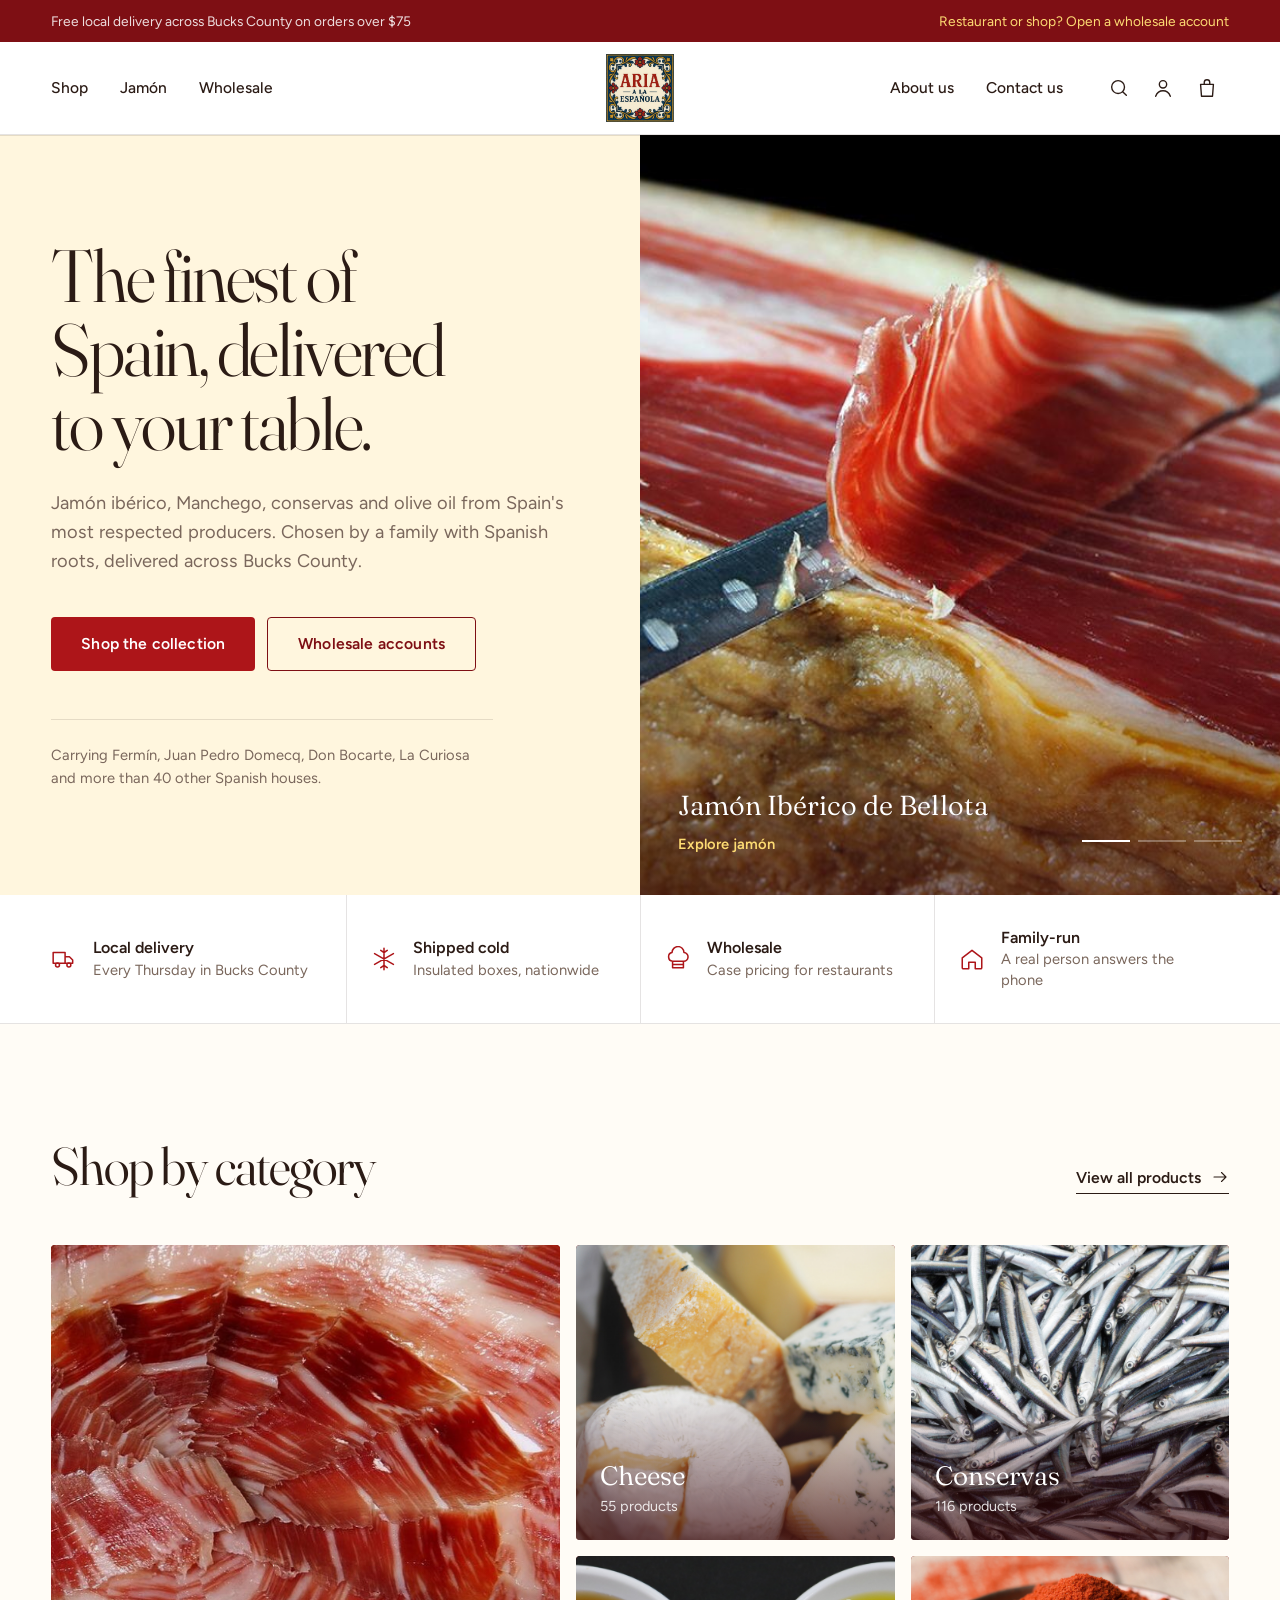
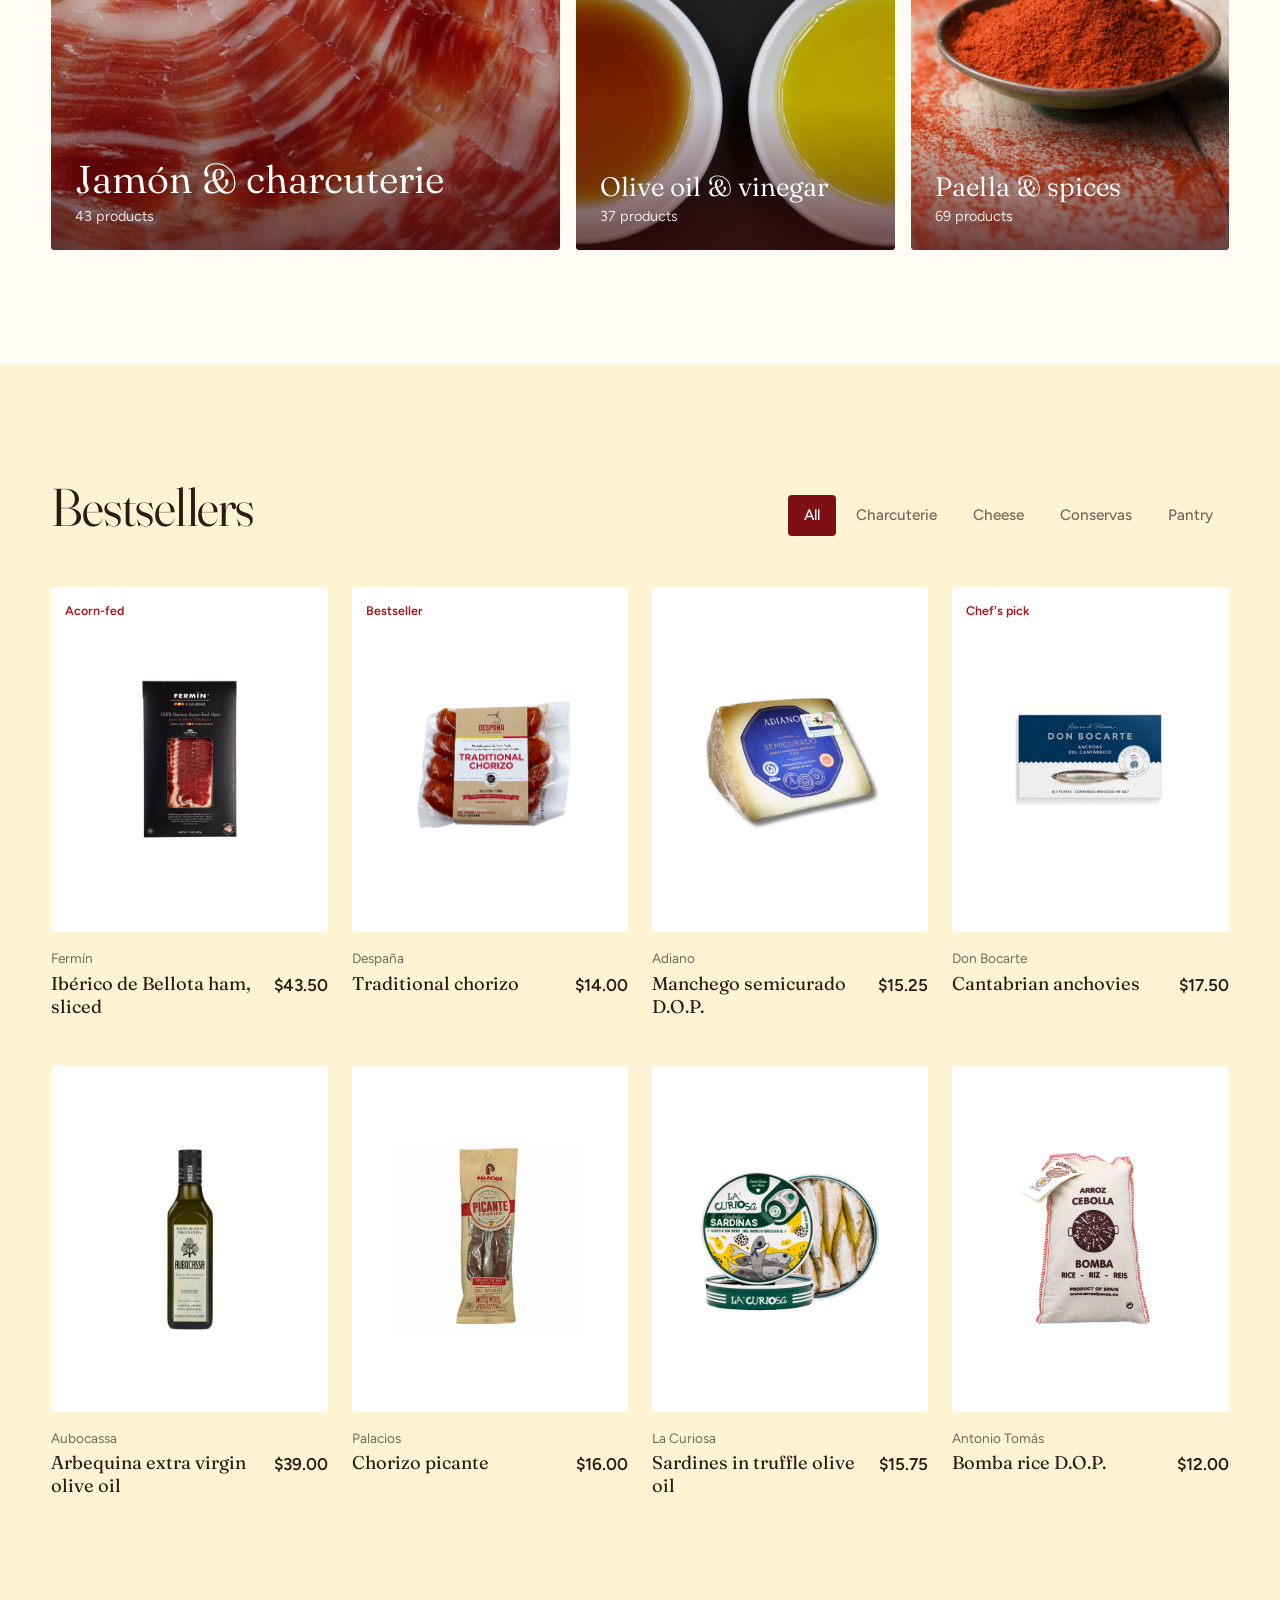
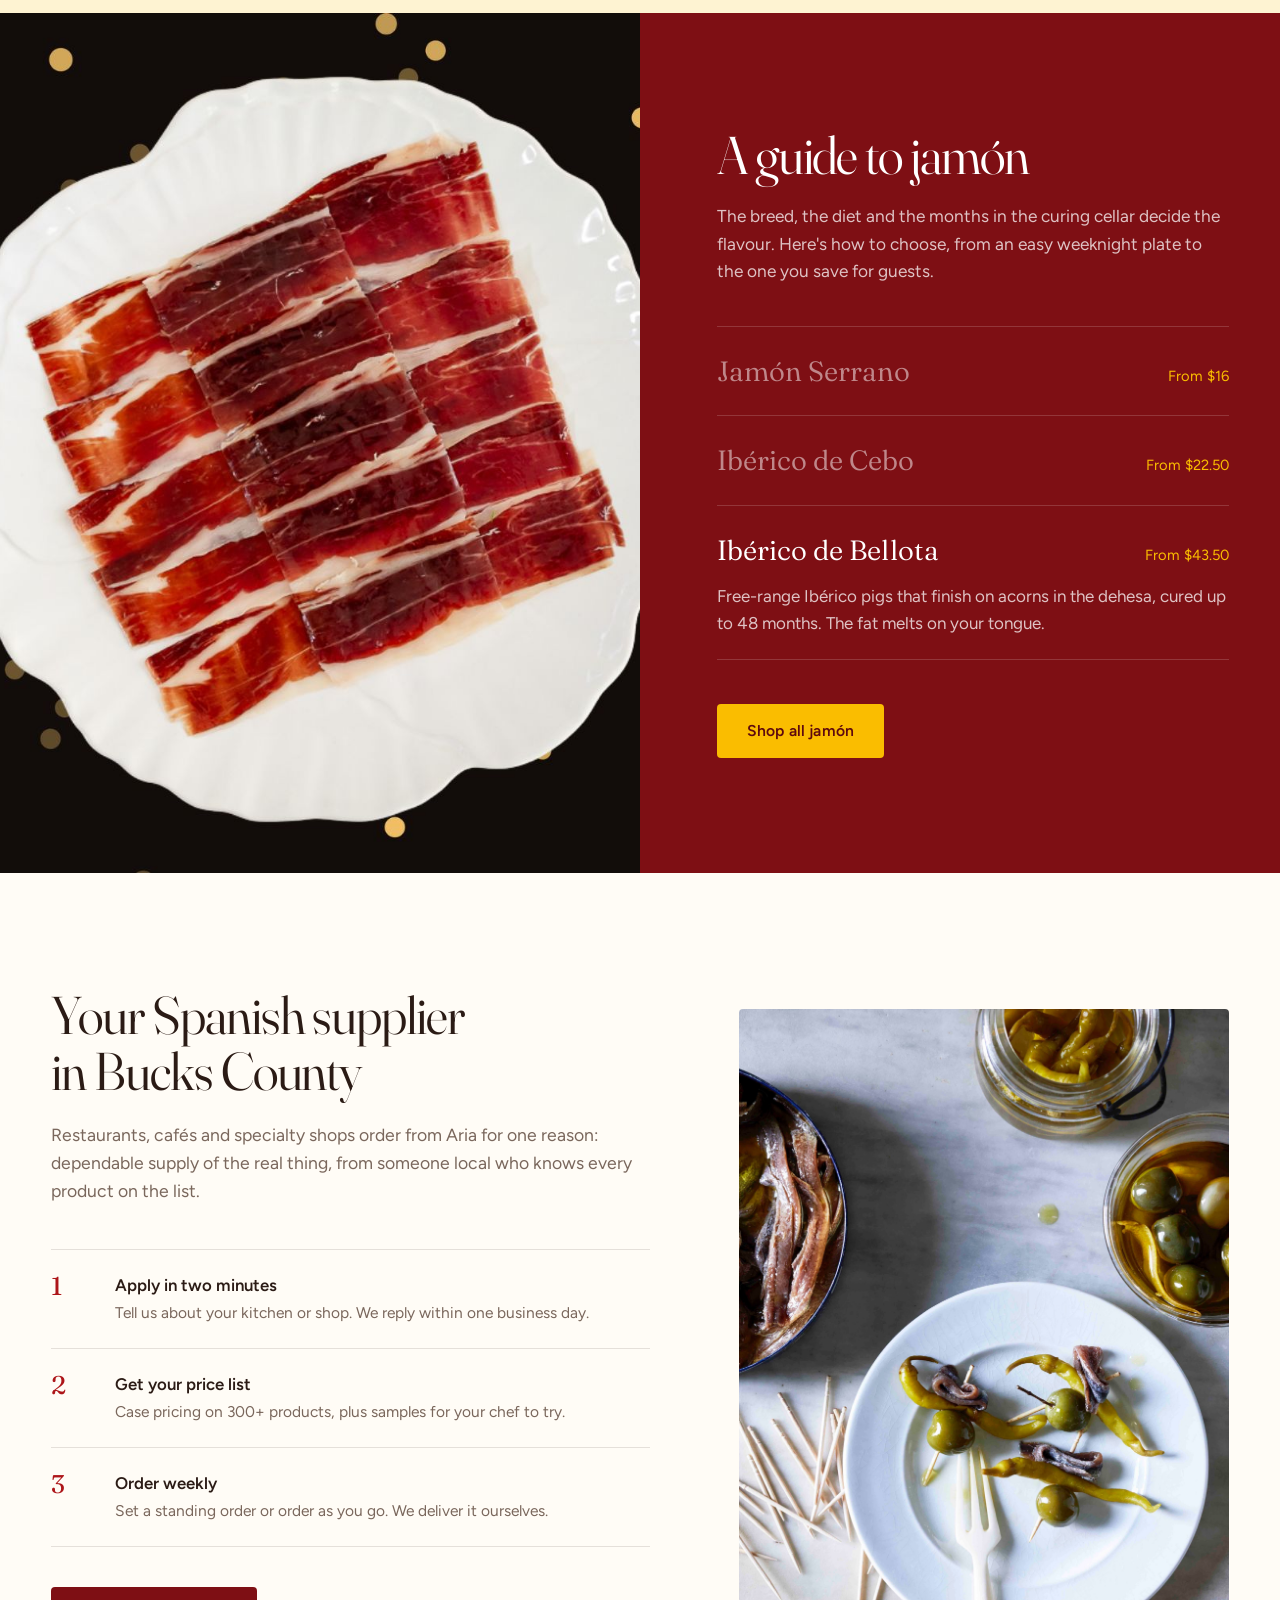
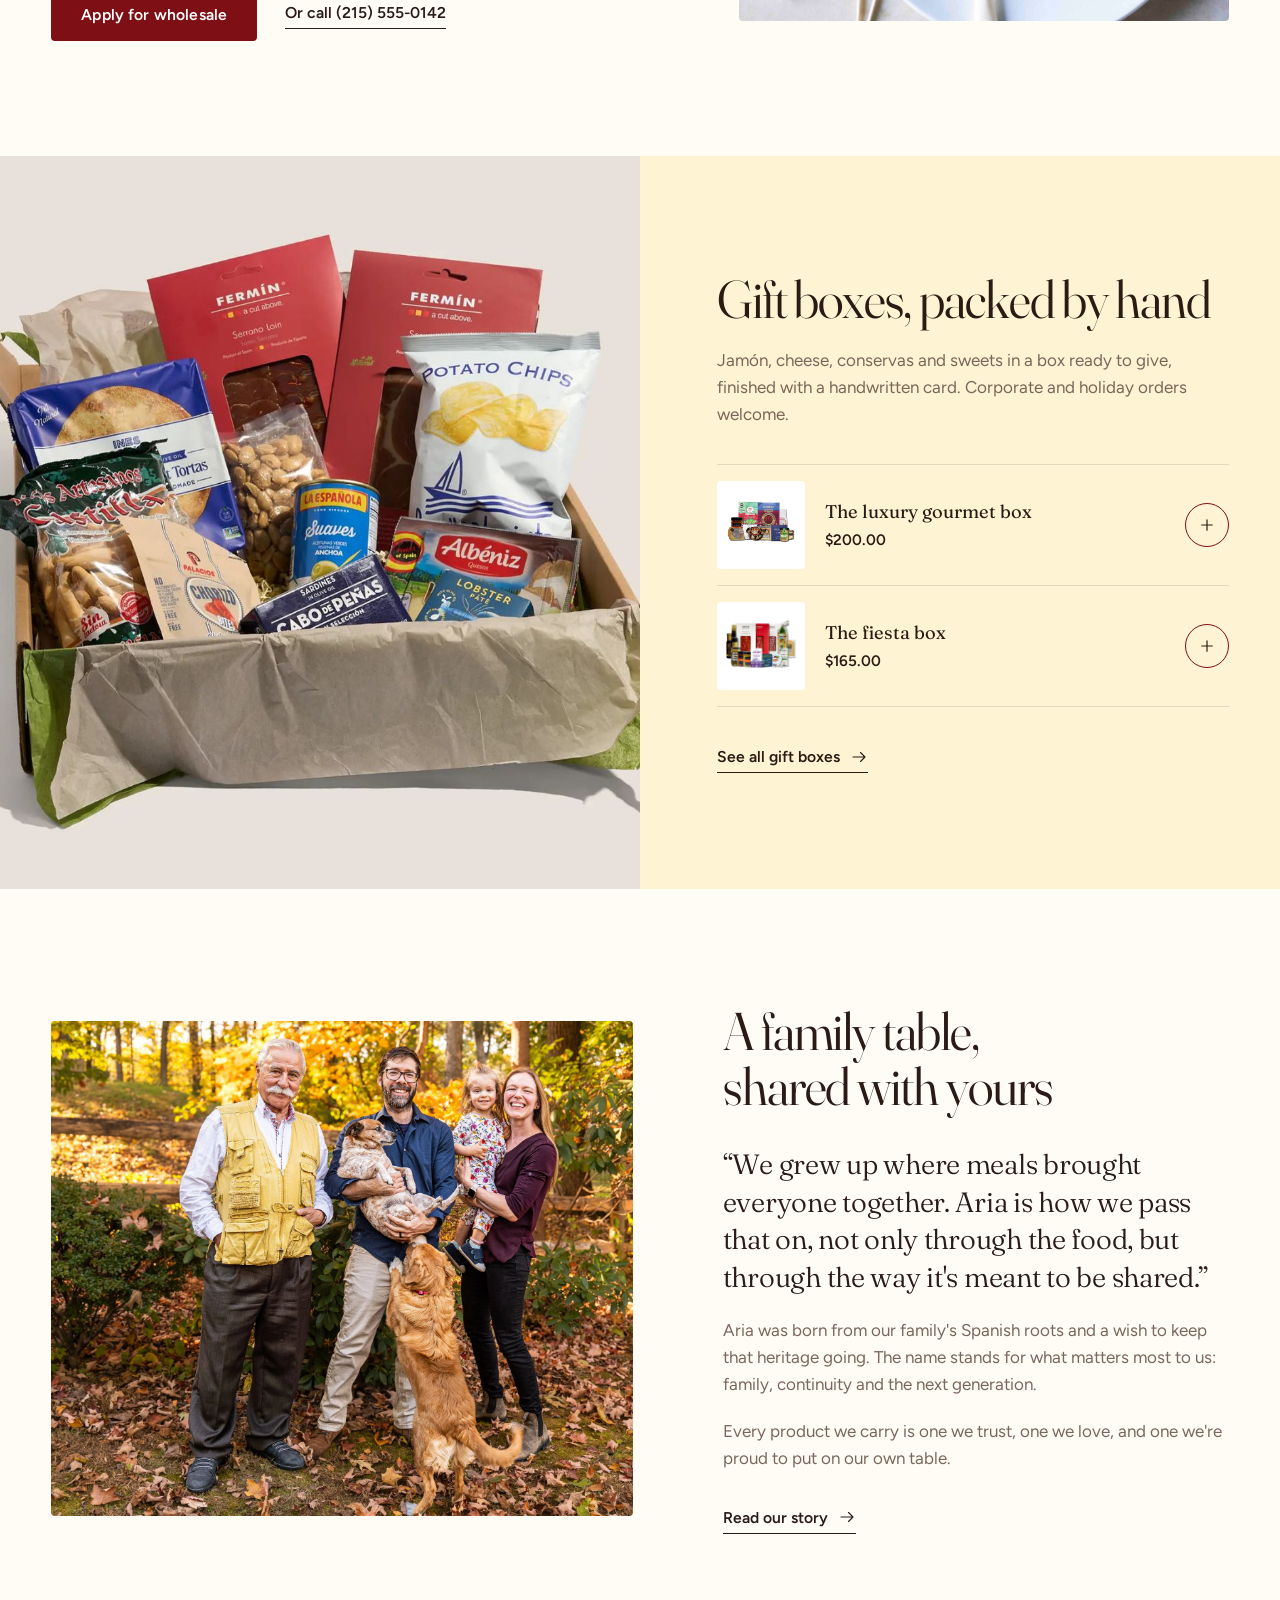
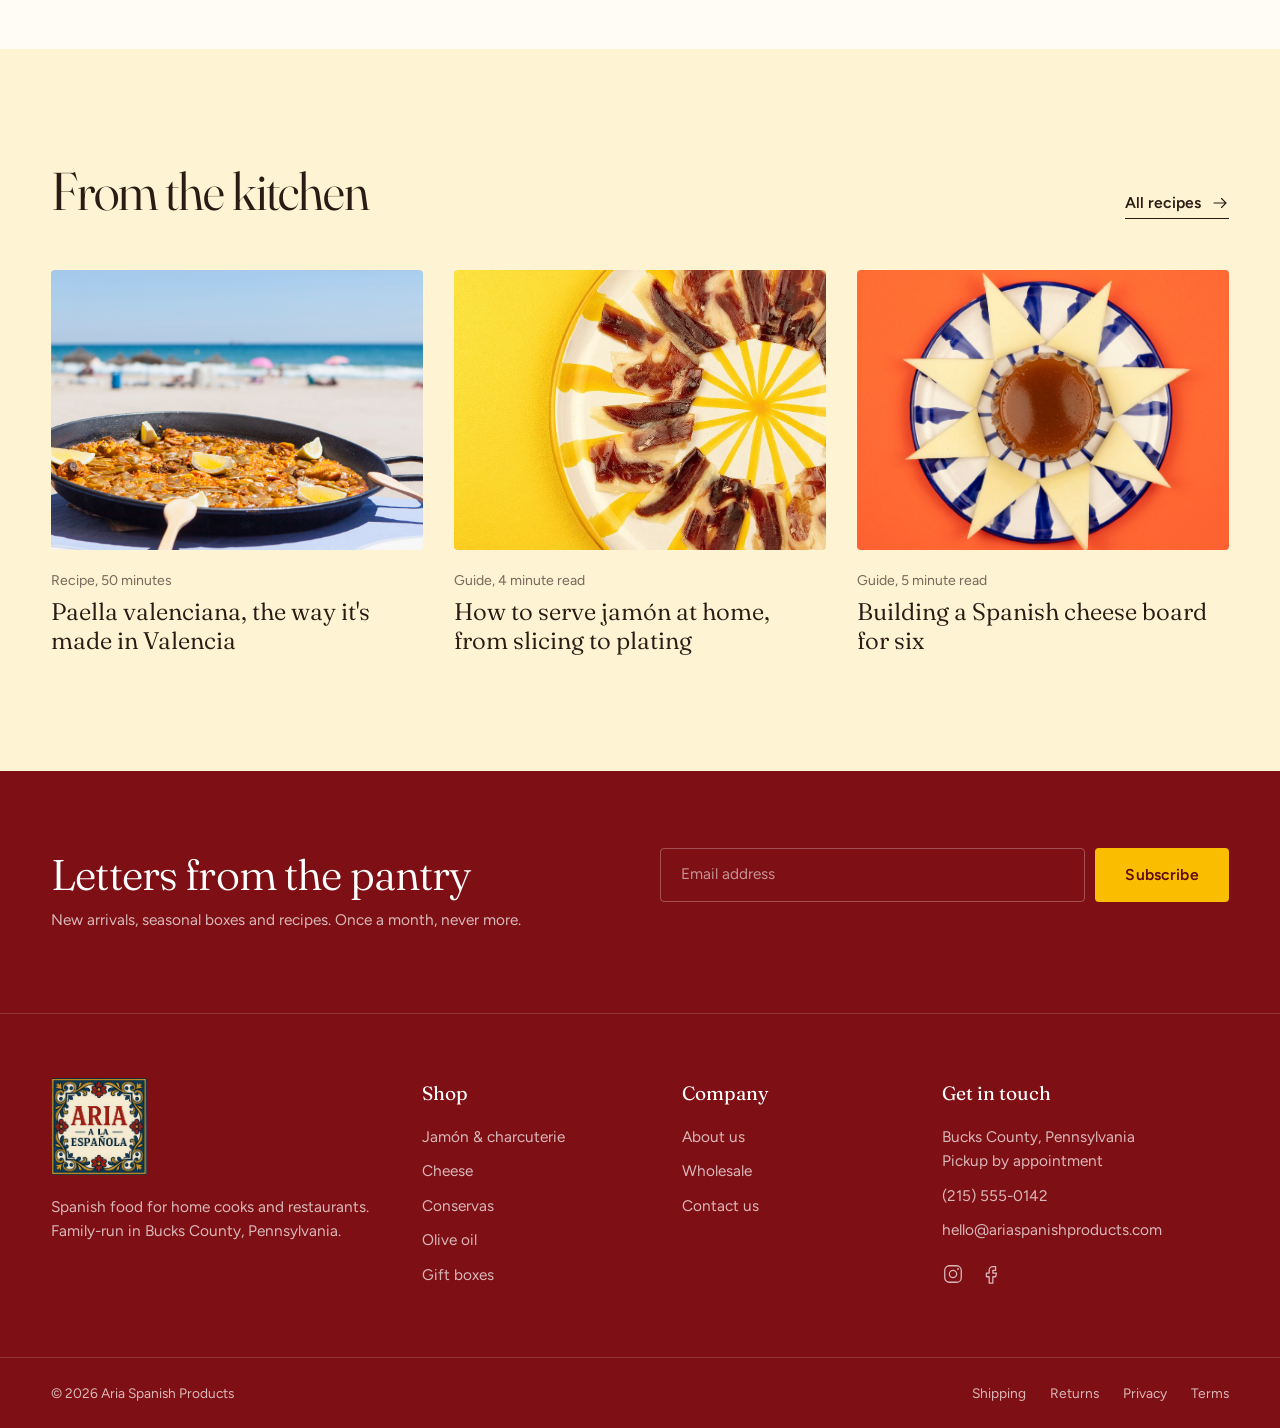
==== commit ed6666ed: "Add wholesale page template for Aria Spanish Products" ====
--- a/template-1/index.html
+++ b/template-1/index.html
@@ -39,7 +39,7 @@
 <div class="announce">
   <div class="wrap announce__in">
     <p>Free local delivery across Bucks County on orders over $75</p>
-    <a href="#wholesale">Restaurant or shop? Open a wholesale account</a>
+    <a href="wholesale.html">Restaurant or shop? Open a wholesale account</a>
   </div>
 </div>
 
@@ -54,7 +54,7 @@
           <div class="wrap mega__in">
             <div class="mega__group">
               <p class="mega__title">Categories</p>
-              <a href="shop.html">Jamón &amp; charcuterie</a>
+              <a href="category.html">Jamón &amp; charcuterie</a>
               <a href="shop.html">Cheese</a>
               <a href="shop.html">Conservas &amp; seafood</a>
               <a href="shop.html">Olive oil &amp; vinegar</a>
@@ -83,7 +83,7 @@
         </div>
       </div>
       <a href="#jamon" class="nav__link">Jamón</a>
-      <a href="#wholesale" class="nav__link">Wholesale</a>
+      <a href="wholesale.html" class="nav__link">Wholesale</a>
     </nav>
 
     <a href="index.html" class="logo" aria-label="Aria a la Española, home">
@@ -92,8 +92,8 @@
 
     <div class="header__right">
       <nav class="nav" aria-label="Company">
-        <a href="#story" class="nav__link">Our story</a>
-        <a href="#journal" class="nav__link">Recipes</a>
+        <a href="about.html" class="nav__link">About us</a>
+        <a href="contact.html" class="nav__link">Contact us</a>
       </nav>
       <div class="header__actions">
         <button class="icon-btn" aria-label="Search"><svg><use href="#i-search"/></svg></button>
@@ -115,10 +115,10 @@
     <nav class="mnav" aria-label="Mobile">
       <a href="shop.html">Shop all</a>
       <a href="#jamon">Jamón</a>
-      <a href="#wholesale">Wholesale</a>
-      <a href="#story">Our story</a>
-      <a href="#journal">Recipes</a>
-      <a href="contact.html">Contact</a>
+      <a href="wholesale.html">Wholesale</a>
+      <a href="about.html">About us</a>
+      
+      <a href="contact.html">Contact us</a>
     </nav>
     <p class="mnav__foot">Local delivery every Thursday across Bucks County.</p>
   </div>
@@ -134,7 +134,7 @@
         <p class="hero__lede">Jamón ibérico, Manchego, conservas and olive oil from Spain's most respected producers. Chosen by a family with Spanish roots, delivered across Bucks County.</p>
         <div class="hero__ctas">
           <a href="shop.html" class="btn btn--red">Shop the collection</a>
-          <a href="#wholesale" class="btn btn--line">Wholesale accounts</a>
+          <a href="wholesale.html" class="btn btn--line">Wholesale accounts</a>
         </div>
         <p class="hero__note">Carrying Fermín, Juan Pedro Domecq, Don Bocarte, La Curiosa and more than 40 other Spanish houses.</p>
       </div>
@@ -179,7 +179,7 @@
         <a href="shop.html" class="link">View all products <svg><use href="#i-arrow"/></svg></a>
       </div>
       <div class="bento">
-        <a href="shop.html" class="tile tile--lg">
+        <a href="category.html" class="tile tile--lg">
           <img src="../assets/images/lifestyle/meats.png" alt="" loading="lazy">
           <span class="tile__label"><span class="tile__name">Jamón &amp; charcuterie</span><span class="tile__count">43 products</span></span>
           <span class="tile__go"><svg><use href="#i-arrow"/></svg></span>
@@ -348,11 +348,11 @@
     </div>
     <div class="footer__col">
       <h3>Shop</h3>
-      <a href="shop.html">Jamón &amp; charcuterie</a><a href="shop.html">Cheese</a><a href="shop.html">Conservas</a><a href="shop.html">Olive oil</a><a href="shop.html">Gift boxes</a>
+      <a href="category.html">Jamón &amp; charcuterie</a><a href="shop.html">Cheese</a><a href="shop.html">Conservas</a><a href="shop.html">Olive oil</a><a href="shop.html">Gift boxes</a>
     </div>
     <div class="footer__col">
       <h3>Company</h3>
-      <a href="about.html">Our story</a><a href="wholesale.html">Wholesale</a><a href="#journal">Recipes</a><a href="contact.html">Contact</a>
+      <a href="about.html">About us</a><a href="wholesale.html">Wholesale</a><a href="contact.html">Contact us</a>
     </div>
     <div class="footer__col">
       <h3>Get in touch</h3>
